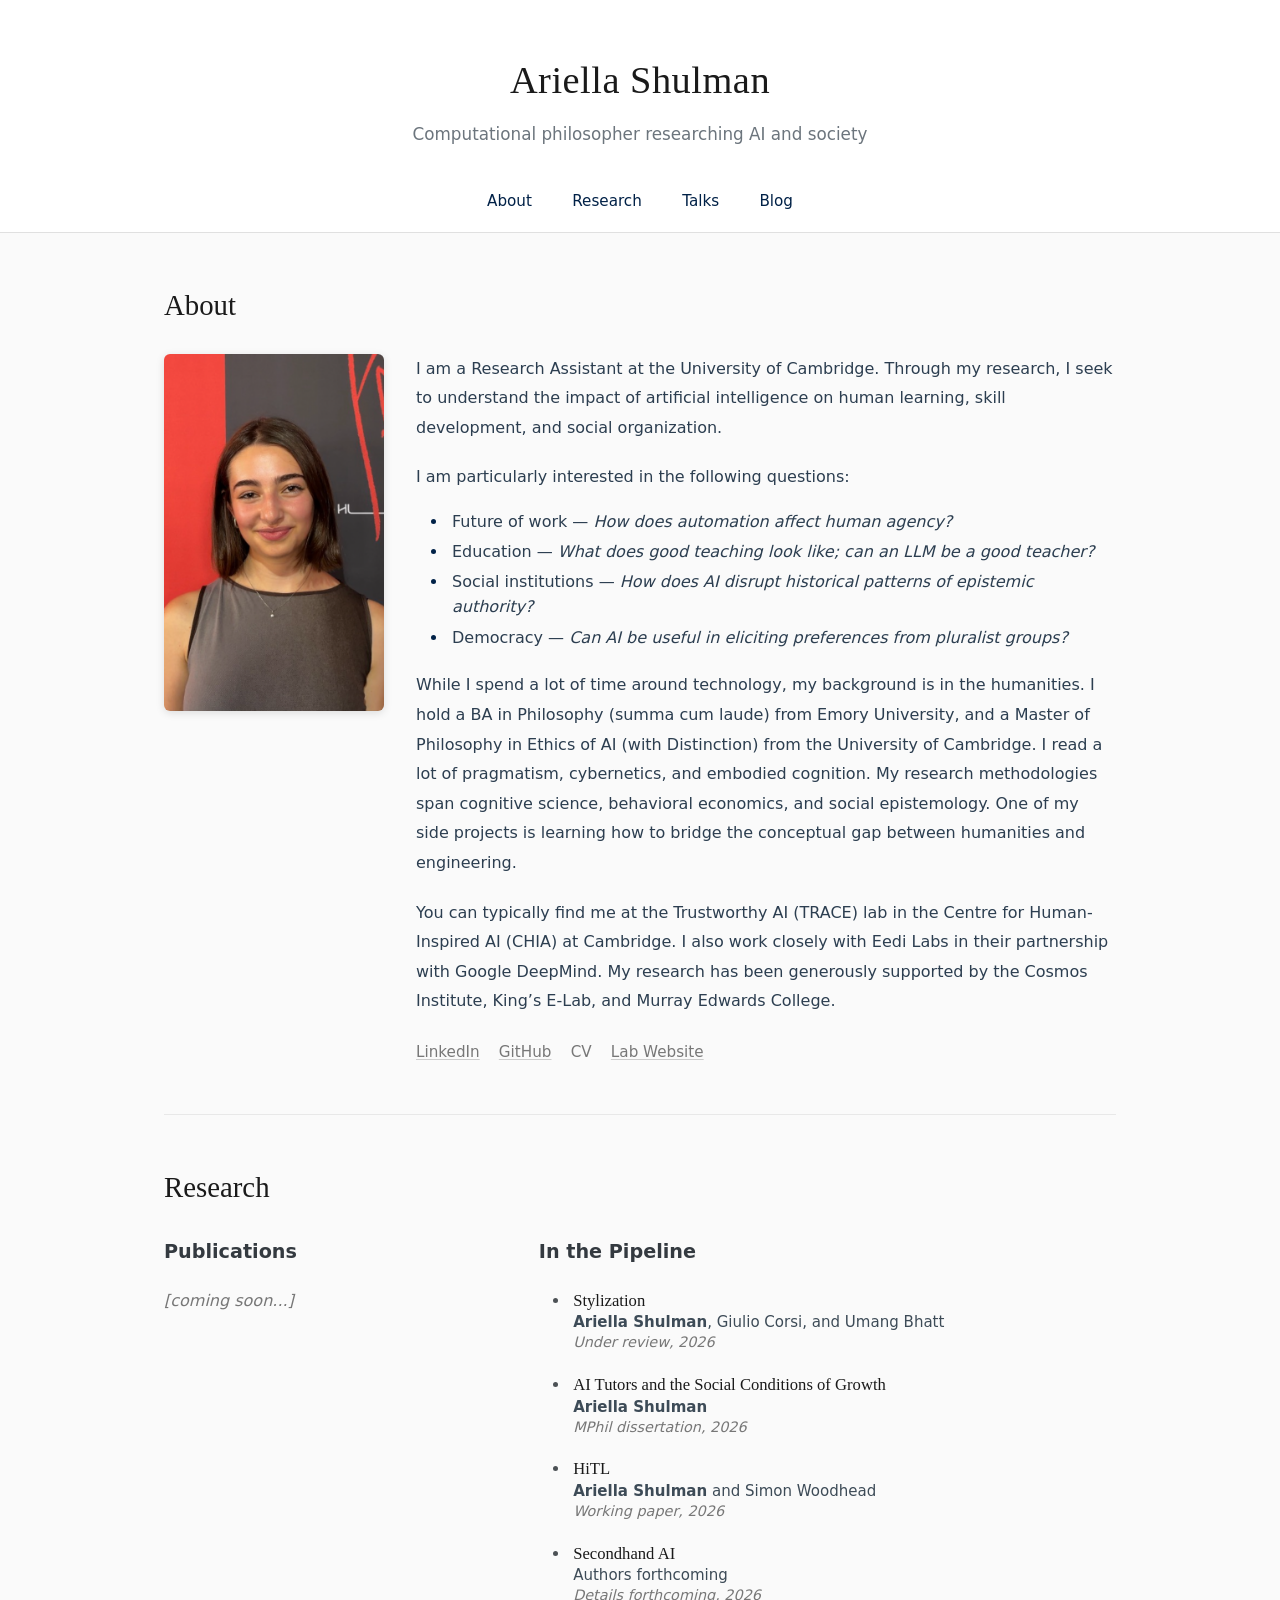
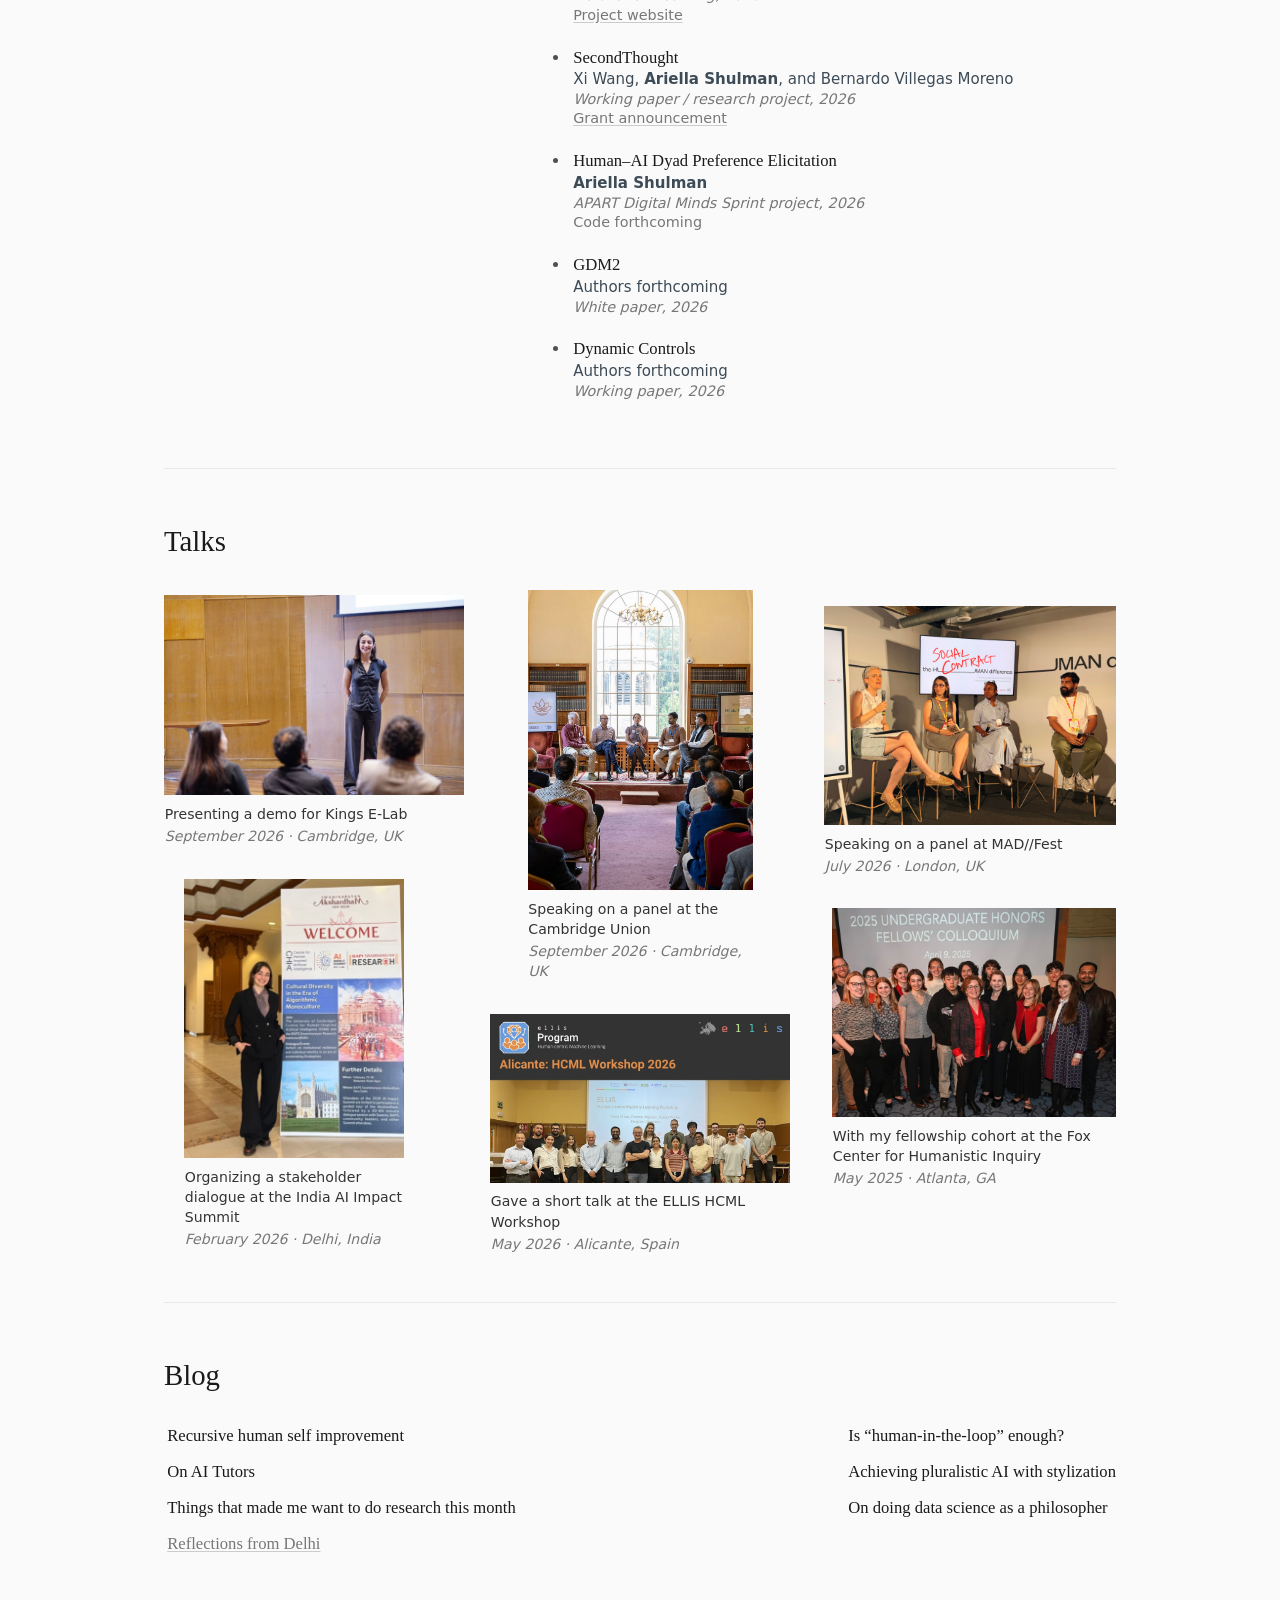
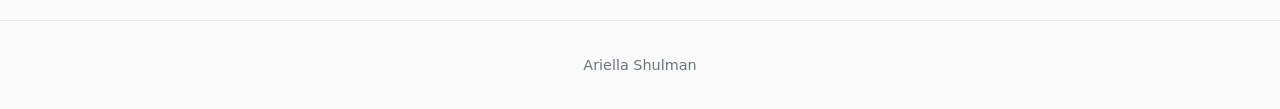
==== index.html @ 6f4a8549 "Nudge India talk card right" ====
<!doctype html>
<html lang="en">
<head>
    <meta charset="utf-8">
    <meta name="viewport" content="width=device-width, initial-scale=1">
    <meta name="description" content="Ariella Shulman is a computational philosopher researching artificial intelligence, human learning, and society.">
    <meta property="og:title" content="Ariella Shulman | AI and Society">
    <meta property="og:description" content="Computational philosopher researching AI and society.">
    <meta property="og:type" content="website">
    <title>Ariella Shulman | AI and Society</title>
    <link rel="icon" type="image/png" sizes="512x512" href="favicon.png?v=20260920">
    <link rel="apple-touch-icon" href="favicon.png?v=20260920">
    <link rel="stylesheet" href="style.css?v=20260923-4">
</head>
<body>
    <header class="site-header">
        <h1>Ariella Shulman</h1>
        <p class="subtitle">Computational philosopher researching AI and society</p>
    </header>

    <nav class="site-nav" aria-label="Primary navigation">
        <a href="#about">About</a>
        <a href="#research">Research</a>
        <a href="#speaking">Talks</a>
        <a href="#blog">Blog</a>
    </nav>

    <main class="container">
        <section id="about" class="section">
            <h2>About</h2>
            <div class="about-content">
                <img src="ariella-shulman.png" alt="Ariella Shulman" class="profile-image" width="526" height="854">
                <div class="about-text">
                    <p>I am a Research Assistant at the University of Cambridge. Through my research, I seek to understand the impact of artificial intelligence on human learning, skill development, and social organization.</p>

                    <p>I am particularly interested in the following questions:</p>

                    <ul class="research-questions">
                        <li>Future of work — <em>How does automation affect human agency?</em></li>
                        <li>Education — <em>What does good teaching look like; can an LLM be a good teacher?</em></li>
                        <li>Social institutions — <em>How does AI disrupt historical patterns of epistemic authority?</em></li>
                        <li>Democracy — <em>Can AI be useful in eliciting preferences from pluralist groups?</em></li>
                    </ul>

                    <p>While I spend a lot of time around technology, my background is in the humanities. I hold a BA in Philosophy (summa cum laude) from Emory University, and a Master of Philosophy in Ethics of AI (with Distinction) from the University of Cambridge. I read a lot of pragmatism, cybernetics, and embodied cognition. My research methodologies span cognitive science, behavioral economics, and social epistemology. One of my side projects is learning how to bridge the conceptual gap between humanities and engineering.</p>

                    <p>You can typically find me at the Trustworthy AI (TRACE) lab in the Centre for Human-Inspired AI (CHIA) at Cambridge. I also work closely with Eedi Labs in their partnership with Google DeepMind. My research has been generously supported by the Cosmos Institute, King’s E-Lab, and Murray Edwards College.</p>

                    <nav class="social-links" aria-label="Social and professional links">
                        <a href="https://www.linkedin.com/in/ariella-shulman/">LinkedIn</a>
                        <a href="https://github.com/ari-shu">GitHub</a>
                        <span aria-label="CV link coming soon">CV</span>
                        <a href="https://trace-lab.ai/">Lab Website</a>
                    </nav>
                </div>
            </div>
        </section>

        <section id="research" class="section" aria-labelledby="research-heading">
            <h2 id="research-heading">Research</h2>
            <div class="research-columns">
                <div class="research-column">
                    <h3>Publications</h3>
                    <p class="research-placeholder">[coming soon...]</p>
                </div>

                <div class="research-column research-pipeline">
                    <h3>In the Pipeline</h3>
                    <ul class="research-list">
                <li class="research-entry">
                    <span class="research-title">Stylization</span>
                    <span class="research-authors"><strong>Ariella Shulman</strong>, Giulio Corsi, and Umang Bhatt</span>
                    <span class="research-meta"><em>Under review, 2026</em></span>
                </li>

                <li class="research-entry">
                    <span class="research-title">AI Tutors and the Social Conditions of Growth</span>
                    <span class="research-authors"><strong>Ariella Shulman</strong></span>
                    <span class="research-meta"><em>MPhil dissertation, 2026</em></span>
                </li>

                <li class="research-entry">
                    <span class="research-title">HiTL</span>
                    <span class="research-authors"><strong>Ariella Shulman</strong> and Simon Woodhead</span>
                    <span class="research-meta"><em>Working paper, 2026</em></span>
                </li>

                <li class="research-entry">
                    <span class="research-title">Secondhand AI</span>
                    <span class="research-authors">Authors forthcoming</span>
                    <span class="research-meta"><em>Details forthcoming, 2026</em></span>
                    <span class="research-resource"><a href="https://secondhandai.org/">Project website</a></span>
                </li>

                <li class="research-entry">
                    <span class="research-title">SecondThought</span>
                    <span class="research-authors">Xi Wang, <strong>Ariella Shulman</strong>, and Bernardo Villegas Moreno</span>
                    <span class="research-meta"><em>Working paper / research project, 2026</em></span>
                    <span class="research-resource"><a href="https://blog.cosmos-institute.org/p/announcing-80-new-cosmos-grantees">Grant announcement</a></span>
                </li>

                <li class="research-entry">
                    <span class="research-title">Human–AI Dyad Preference Elicitation</span>
                    <span class="research-authors"><strong>Ariella Shulman</strong></span>
                    <span class="research-meta"><em>APART Digital Minds Sprint project, 2026</em></span>
                    <span class="research-resource">Code forthcoming</span>
                </li>

                <li class="research-entry">
                    <span class="research-title">GDM2</span>
                    <span class="research-authors">Authors forthcoming</span>
                    <span class="research-meta"><em>White paper, 2026</em></span>
                </li>

                <li class="research-entry">
                    <span class="research-title">Dynamic Controls</span>
                    <span class="research-authors">Authors forthcoming</span>
                    <span class="research-meta"><em>Working paper, 2026</em></span>
                </li>
                    </ul>
                </div>
            </div>
        </section>

        <section id="speaking" class="section" aria-labelledby="speaking-heading">
            <h2 id="speaking-heading">Talks</h2>
            <div class="speaking-gallery">
                <div class="speaking-column">
                    <figure class="speaking-item talk-elab">
                        <img src="speaking-kings-elab-2026.jpg" alt="Ariella Shulman presenting a demo at King’s E-Lab" width="1600" height="1067" loading="lazy">
                        <figcaption>
                            Presenting a demo for Kings E-Lab
                            <span class="gallery-meta"><em>September 2026 · Cambridge, UK</em></span>
                        </figcaption>
                    </figure>

                    <figure class="speaking-item talk-india">
                        <img src="speaking-india-ai-summit-2026.jpg" alt="Ariella Shulman at the India AI Impact Summit in Delhi" width="900" height="1142" loading="lazy">
                        <figcaption>
                            Organizing a stakeholder dialogue at the India AI Impact Summit
                            <span class="gallery-meta"><em>February 2026 · Delhi, India</em></span>
                        </figcaption>
                    </figure>
                </div>

                <div class="speaking-column">
                    <figure class="speaking-item talk-union">
                        <img src="speaking-cambridge-union-2026.jpg" alt="Ariella Shulman speaking on a panel at the Cambridge Union" width="848" height="1131" loading="lazy">
                        <figcaption>
                            Speaking on a panel at the Cambridge Union
                            <span class="gallery-meta"><em>September 2026 · Cambridge, UK</em></span>
                        </figcaption>
                    </figure>

                    <figure class="speaking-item talk-ellis">
                        <img src="speaking-ellis-hcml-2026.webp" alt="Ariella Shulman with participants at the ELLIS Human-Centric Machine Learning Workshop in Alicante" width="960" height="540" loading="lazy">
                        <figcaption>
                            Gave a short talk at the ELLIS HCML Workshop
                            <span class="gallery-meta"><em>May 2026 · Alicante, Spain</em></span>
                        </figcaption>
                    </figure>
                </div>

                <div class="speaking-column">
                    <figure class="speaking-item talk-madfest">
                        <img src="speaking-madfest-2026.jpg" alt="Ariella Shulman seated with fellow panelists at MAD//Fest" width="1600" height="1200" loading="lazy">
                        <figcaption>
                            Speaking on a panel at MAD//Fest
                            <span class="gallery-meta"><em>July 2026 · London, UK</em></span>
                        </figcaption>
                    </figure>

                    <figure class="speaking-item talk-fox">
                        <img src="speaking-fox-center-2025.jpg" alt="Ariella Shulman with her fellowship cohort at the Fox Center for Humanistic Inquiry" width="1600" height="1177" loading="lazy">
                        <figcaption>
                            With my fellowship cohort at the Fox Center for Humanistic Inquiry
                            <span class="gallery-meta"><em>May 2025 · Atlanta, GA</em></span>
                        </figcaption>
                    </figure>
                </div>
            </div>
        </section>

        <section id="blog" class="section" aria-labelledby="blog-heading">
            <h2 id="blog-heading">Blog</h2>
            <ul class="blog-list">
                <li class="blog-entry">Recursive human self improvement</li>
                <li class="blog-entry">Is “human-in-the-loop” enough?</li>
                <li class="blog-entry">On AI Tutors</li>
                <li class="blog-entry">Achieving pluralistic AI with stylization</li>
                <li class="blog-entry">Things that made me want to do research this month</li>
                <li class="blog-entry">On doing data science as a philosopher</li>
                <li class="blog-entry"><a href="https://substack.com/home/post/p-189636561">Reflections from Delhi</a></li>
            </ul>
        </section>
    </main>

    <footer class="site-footer">
        <p>Ariella Shulman</p>
    </footer>
</body>
</html>
---- style.css ----
/* Reset and base styles */
* {
    margin: 0;
    padding: 0;
    box-sizing: border-box;
}

html {
    scroll-behavior: smooth;
    scroll-padding-top: 4rem;
}

body {
    color: #2c3e50;
    background-color: #fafafa;
    font-family: system-ui, -apple-system, "Segoe UI", Roboto, sans-serif;
    font-size: 1rem;
    line-height: 1.7;
}

/* Header */
.site-header {
    padding: 3rem 1.5rem 1.5rem;
    background: #fff;
    text-align: center;
}

.site-header h1 {
    color: #1a1a1a;
    font-family: Georgia, "Times New Roman", serif;
    font-size: 2.4rem;
    font-weight: 400;
    letter-spacing: 0.5px;
}

.subtitle {
    margin-top: 0.4rem;
    color: #6c757d;
    font-size: 1.05rem;
    font-weight: 400;
}

/* Navigation */
.site-nav {
    position: sticky;
    top: 0;
    z-index: 100;
    padding: 0.75rem 1rem;
    border-bottom: 1px solid #e0e0e0;
    background: #fff;
    text-align: center;
}

.site-nav a {
    display: inline-block;
    margin: 0 1.1rem;
    padding: 0.3rem 0;
    color: #002147;
    font-size: 0.95rem;
    font-weight: 500;
    text-decoration: none;
    transition: color 0.2s ease;
}

.site-nav a:hover,
.site-nav a:focus-visible {
    color: #1a4a7a;
}

/* Main container and sections */
.container {
    max-width: 1000px;
    margin: 0 auto;
    padding: 0 1.5rem;
}

.section {
    padding: 3rem 0;
    border-bottom: 1px solid #e8e8e8;
}

.section:last-child {
    border-bottom: 0;
}

.section h2 {
    margin-bottom: 1.5rem;
    color: #1a1a1a;
    font-family: Georgia, "Times New Roman", serif;
    font-size: 1.8rem;
    font-weight: 400;
}

.about-content {
    display: flex;
    gap: 2rem;
    align-items: flex-start;
}

.profile-image {
    display: block;
    width: 220px;
    height: auto;
    flex-shrink: 0;
    border-radius: 6px;
    box-shadow: 0 2px 8px rgb(0 0 0 / 12%);
}

.about-text {
    min-width: 0;
    flex: 1;
}

.about-text p {
    margin-bottom: 1.25rem;
    font-size: 1rem;
    line-height: 1.85;
}

.research-questions {
    margin: -0.15rem 0 1.25rem 1.25rem;
    padding-left: 0.75rem;
}

.research-questions li {
    margin-bottom: 0.35rem;
    padding-left: 0.25rem;
    line-height: 1.55;
}

.research-questions li::marker {
    color: #002147;
}

.social-links {
    display: flex;
    flex-wrap: wrap;
    gap: 0.65rem 1.2rem;
    margin-top: 1.5rem;
    color: #777;
    font-size: 0.95rem;
}

.social-links a {
    color: inherit;
    text-decoration-color: rgb(119 119 119 / 35%);
}

.social-links a:hover,
.social-links a:focus-visible {
    color: #4f4f4f;
    text-decoration-color: #4f4f4f;
}

.research-columns {
    display: grid;
    grid-template-columns: minmax(0, 0.7fr) minmax(0, 1.3fr);
    gap: 4rem;
    max-width: 952px;
    margin: 0 auto;
}

.research-column h3 {
    margin: 0 0 1.15rem;
    color: #343a40;
    font-size: 1.2rem;
    font-weight: 600;
}

.research-placeholder {
    margin: 0;
    color: #777;
    font-style: italic;
}

.research-list {
    margin-left: 1.1rem;
    padding-left: 0.85rem;
}

.research-entry {
    margin: 0 0 1.15rem;
    padding-left: 0.2rem;
}

.research-entry::marker {
    color: #4c5155;
}

.research-title,
.research-authors,
.research-meta,
.research-resource {
    display: block;
}

.research-title {
    color: #1a1a1a;
    font-family: Georgia, "Times New Roman", serif;
    font-size: 1.04rem;
    font-weight: 400;
    line-height: 1.35;
}

.research-authors {
    color: #3d4b57;
    font-size: 0.94rem;
    line-height: 1.4;
}

.research-meta,
.research-resource {
    color: #777;
    font-size: 0.9rem;
    line-height: 1.35;
}

.research-resource a {
    color: #777;
    text-decoration-color: rgb(119 119 119 / 35%);
}

.research-resource a:hover,
.research-resource a:focus-visible {
    color: #4f4f4f;
    text-decoration-color: #4f4f4f;
}

.blog-list {
    display: grid;
    grid-template-columns: repeat(2, max-content);
    justify-content: space-between;
    column-gap: 2.5rem;
    row-gap: 0.8rem;
    max-width: 952px;
    margin: 0 auto;
    padding-left: 0;
    list-style: none;
}

.blog-entry {
    margin: 0;
    padding-left: 0.2rem;
    color: #1a1a1a;
    font-family: Georgia, "Times New Roman", serif;
    font-size: 1.04rem;
    line-height: 1.4;
    white-space: nowrap;
}

.blog-entry a {
    color: #777;
    text-decoration-color: rgb(119 119 119 / 35%);
}

.blog-entry a:hover,
.blog-entry a:focus-visible {
    color: #4f4f4f;
    text-decoration-color: #4f4f4f;
}

.speaking-gallery {
    display: grid;
    grid-template-columns: repeat(3, minmax(0, 300px));
    align-items: start;
    justify-content: space-between;
    column-gap: 1.625rem;
    max-width: 952px;
    margin: 0 auto;
}

.speaking-column {
    display: flex;
    flex-direction: column;
    gap: 2rem;
}

.speaking-item {
    max-width: 390px;
    margin: 0;
}

@media (min-width: 769px) {
    .speaking-column:nth-child(1) {
        margin-top: 0.35rem;
    }

    .speaking-column:nth-child(2) {
        align-items: center;
    }

    .speaking-column:nth-child(3) {
        align-items: flex-end;
        margin-top: 1rem;
    }

    .talk-elab,
    .talk-ellis {
        width: min(100%, 300px);
    }

    .talk-union {
        width: min(100%, 225px);
    }

    .talk-india {
        width: min(100%, 220px);
        max-width: 220px;
        margin-left: 1.25rem;
    }

    .talk-madfest {
        width: min(100%, 292px);
    }

    .talk-fox {
        width: min(100%, 284px);
    }
}

.speaking-item img {
    display: block;
    width: 100%;
    height: auto;
    border-radius: 0;
}

.speaking-item figcaption {
    margin: 0.55rem 0.05rem 0;
    color: #333;
    font-size: 0.88rem;
    line-height: 1.45;
}

.gallery-meta {
    display: block;
    margin-top: 0.1rem;
    color: #777;
}

/* Links */
a {
    color: #002147;
    text-decoration: underline;
    text-decoration-color: rgb(0 33 71 / 30%);
    text-underline-offset: 2px;
    transition: color 0.2s ease, text-decoration-color 0.2s ease;
}

a:hover,
a:focus-visible {
    color: #1a4a7a;
    text-decoration-color: #1a4a7a;
}

a:focus-visible {
    outline: 2px solid #1a4a7a;
    outline-offset: 3px;
}

/* Footer */
.site-footer {
    margin-top: 1rem;
    padding: 2rem 1rem;
    border-top: 1px solid #e8e8e8;
    color: #6c757d;
    text-align: center;
    font-size: 0.9rem;
}

/* Responsive layout */
@media (max-width: 768px) {
    .site-header h1 {
        font-size: 1.8rem;
    }

    .site-nav a {
        margin: 0 0.7rem;
        font-size: 0.9rem;
    }

    .container {
        padding: 0 1.25rem;
    }

    .section {
        padding: 2rem 0;
    }

    .section h2 {
        font-size: 1.5rem;
    }

    .about-content {
        flex-direction: column;
        align-items: center;
    }

    .profile-image {
        width: 200px;
        margin-bottom: 0.5rem;
    }

    .research-columns {
        grid-template-columns: 1fr;
        gap: 2rem;
    }

    .blog-list {
        grid-template-columns: 1fr;
        justify-content: stretch;
        row-gap: 0.8rem;
    }

    .blog-entry {
        white-space: normal;
    }

    .speaking-gallery {
        display: flex;
        flex-direction: column;
        row-gap: 2rem;
    }

    .speaking-column {
        display: contents;
    }

    .talk-elab { order: 1; }
    .talk-union { order: 2; }
    .talk-madfest { order: 3; }
    .talk-ellis { order: 4; }
    .talk-india { order: 5; }
    .talk-fox { order: 6; }

    .talk-union,
    .talk-india {
        width: min(82%, 320px);
        align-self: center;
    }

    .talk-india {
        margin-left: 0;
    }

    .future-section {
        min-height: 7rem;
    }
}

@media (max-width: 480px) {
    .site-header {
        padding: 2rem 1rem 1rem;
    }

    .site-header h1 {
        font-size: 1.5rem;
    }

    .subtitle {
        font-size: 0.95rem;
    }

    .site-nav {
        padding-inline: 0.35rem;
    }

    .site-nav a {
        margin: 0 0.4rem;
        font-size: 0.84rem;
    }

    .container {
        padding: 0 1rem;
    }

    .section {
        padding: 1.75rem 0;
    }

    .research-questions {
        margin-left: 1rem;
        padding-left: 0.5rem;
    }

    .profile-image {
        width: 180px;
    }
}

@media (prefers-reduced-motion: reduce) {
    html {
        scroll-behavior: auto;
    }
}
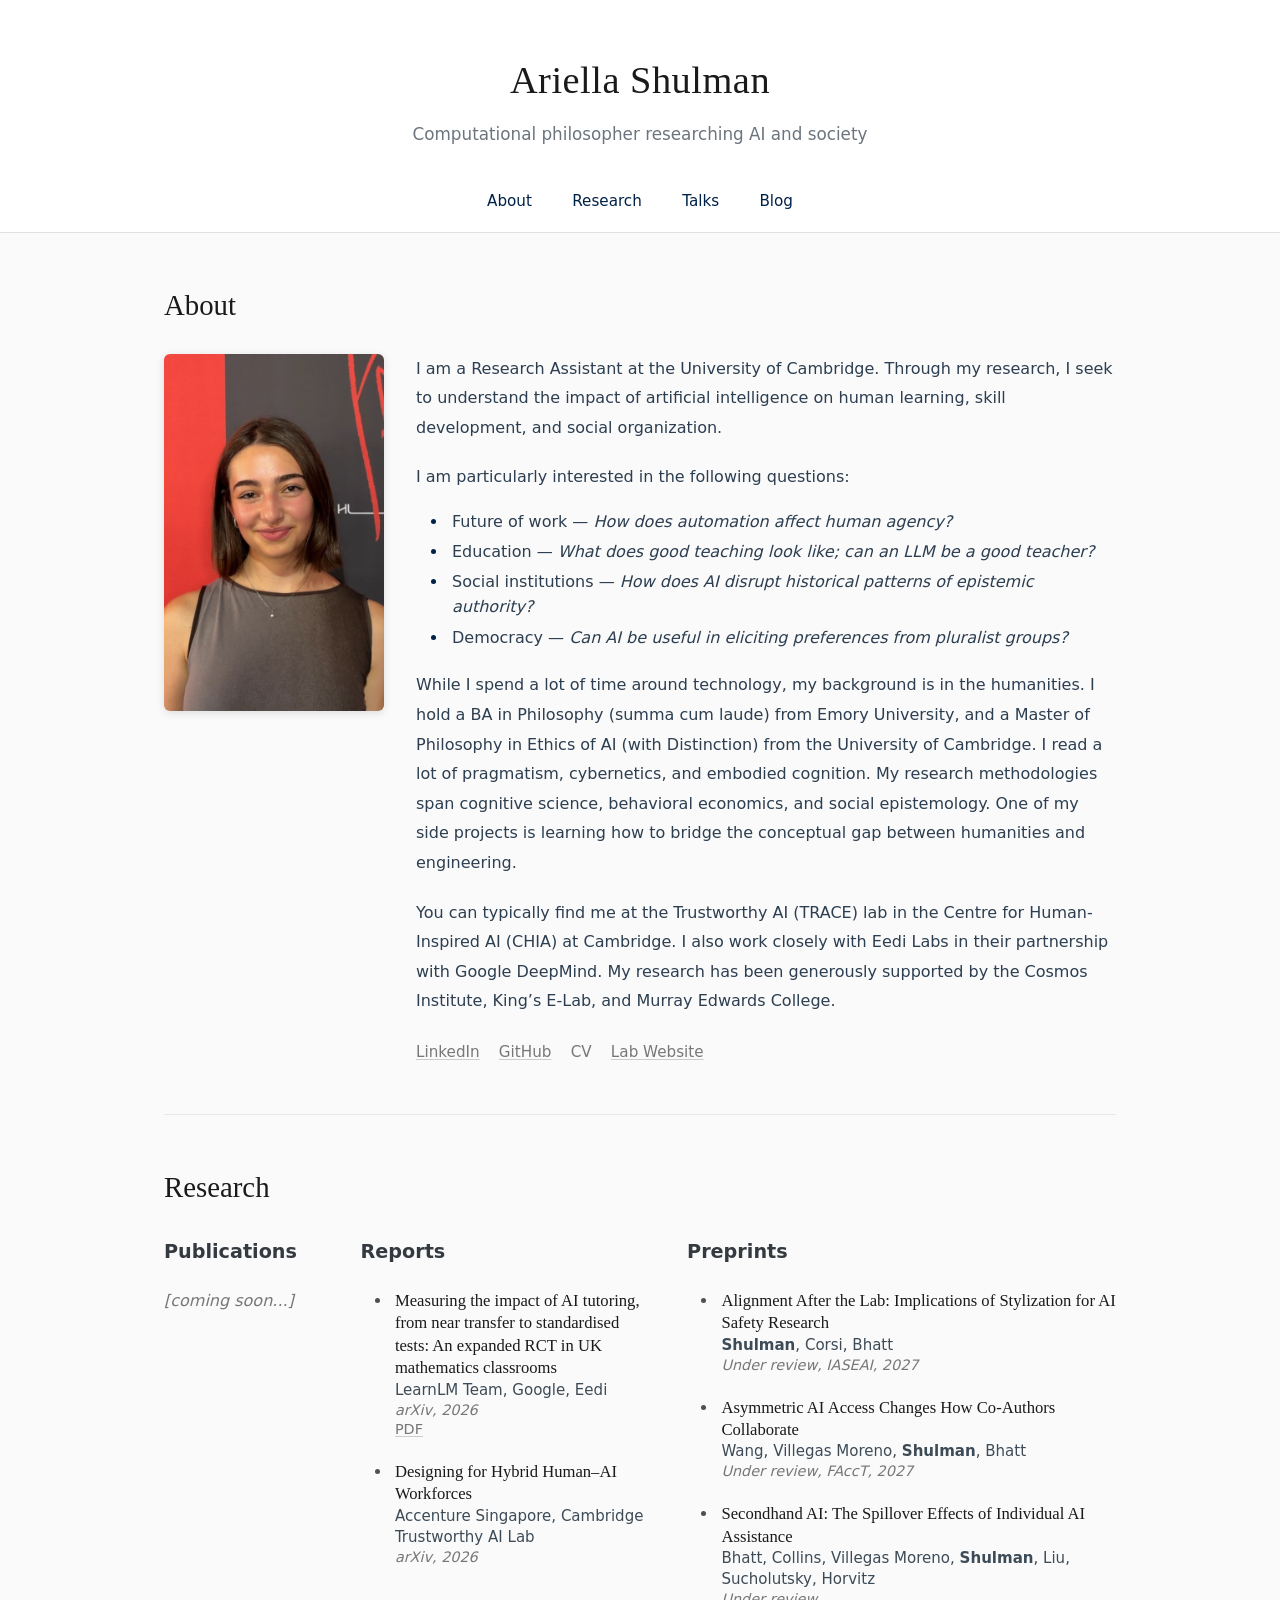
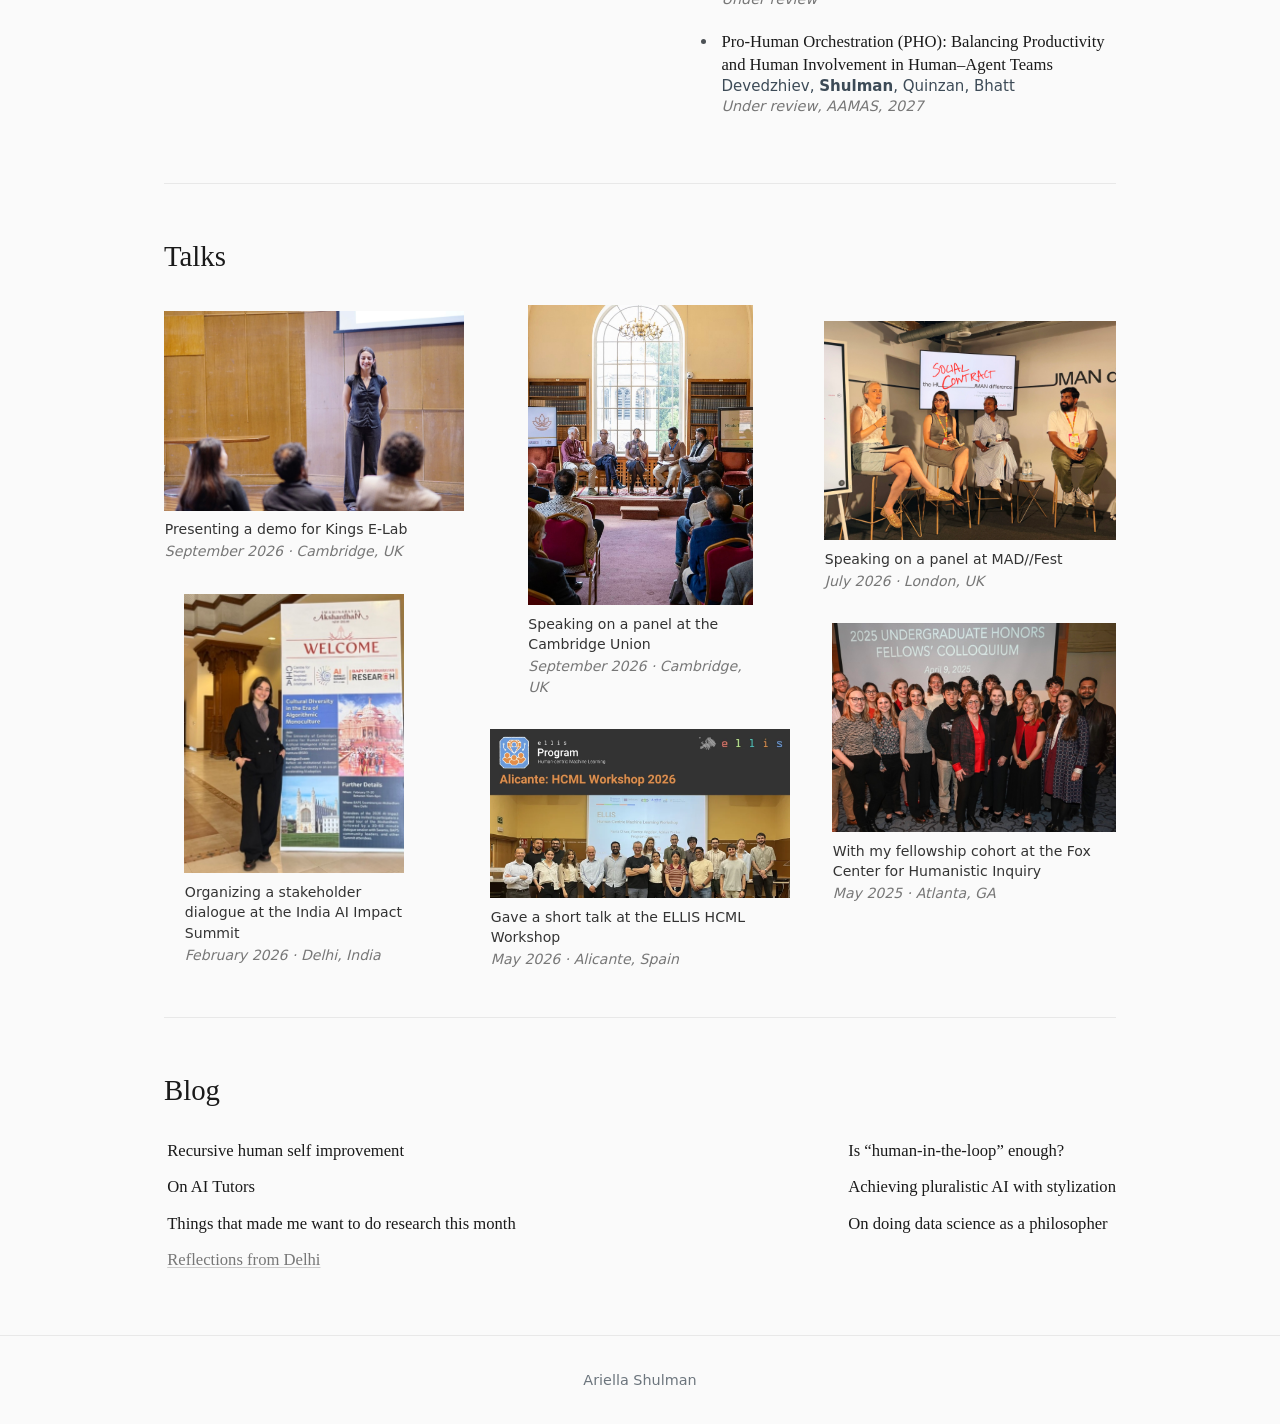
==== commit cb9dc53a: "Update research section from CV" ====
--- a/index.html
+++ b/index.html
@@ -10,7 +10,7 @@
     <title>Ariella Shulman | AI and Society</title>
     <link rel="icon" type="image/png" sizes="512x512" href="favicon.png?v=20260920">
     <link rel="apple-touch-icon" href="favicon.png?v=20260920">
-    <link rel="stylesheet" href="style.css?v=20260923-4">
+    <link rel="stylesheet" href="style.css?v=20261102-1">
 </head>
 <body>
     <header class="site-header">
@@ -64,59 +64,50 @@
                     <p class="research-placeholder">[coming soon...]</p>
                 </div>
 
-                <div class="research-column research-pipeline">
-                    <h3>In the Pipeline</h3>
+                <div class="research-column research-reports">
+                    <h3>Reports</h3>
                     <ul class="research-list">
-                <li class="research-entry">
-                    <span class="research-title">Stylization</span>
-                    <span class="research-authors"><strong>Ariella Shulman</strong>, Giulio Corsi, and Umang Bhatt</span>
-                    <span class="research-meta"><em>Under review, 2026</em></span>
-                </li>
+                        <li class="research-entry">
+                            <span class="research-title">Measuring the impact of AI tutoring, from near transfer to standardised tests: An expanded RCT in UK mathematics classrooms</span>
+                            <span class="research-authors">LearnLM Team, Google, Eedi</span>
+                            <span class="research-meta"><em>arXiv, 2026</em></span>
+                            <span class="research-resource"><a href="https://services.google.com/fh/files/misc/learnlm_oct26.pdf">PDF</a></span>
+                        </li>
 
-                <li class="research-entry">
-                    <span class="research-title">AI Tutors and the Social Conditions of Growth</span>
-                    <span class="research-authors"><strong>Ariella Shulman</strong></span>
-                    <span class="research-meta"><em>MPhil dissertation, 2026</em></span>
-                </li>
+                        <li class="research-entry">
+                            <span class="research-title">Designing for Hybrid Human–AI Workforces</span>
+                            <span class="research-authors">Accenture Singapore, Cambridge Trustworthy AI Lab</span>
+                            <span class="research-meta"><em>arXiv, 2026</em></span>
+                        </li>
+                    </ul>
+                </div>
 
-                <li class="research-entry">
-                    <span class="research-title">HiTL</span>
-                    <span class="research-authors"><strong>Ariella Shulman</strong> and Simon Woodhead</span>
-                    <span class="research-meta"><em>Working paper, 2026</em></span>
-                </li>
+                <div class="research-column research-preprints">
+                    <h3>Preprints</h3>
+                    <ul class="research-list">
+                        <li class="research-entry">
+                            <span class="research-title">Alignment After the Lab: Implications of Stylization for AI Safety Research</span>
+                            <span class="research-authors"><strong>Shulman</strong>, Corsi, Bhatt</span>
+                            <span class="research-meta"><em>Under review, IASEAI, 2027</em></span>
+                        </li>
 
-                <li class="research-entry">
-                    <span class="research-title">Secondhand AI</span>
-                    <span class="research-authors">Authors forthcoming</span>
-                    <span class="research-meta"><em>Details forthcoming, 2026</em></span>
-                    <span class="research-resource"><a href="https://secondhandai.org/">Project website</a></span>
-                </li>
+                        <li class="research-entry">
+                            <span class="research-title">Asymmetric AI Access Changes How Co-Authors Collaborate</span>
+                            <span class="research-authors">Wang, Villegas Moreno, <strong>Shulman</strong>, Bhatt</span>
+                            <span class="research-meta"><em>Under review, FAccT, 2027</em></span>
+                        </li>
 
-                <li class="research-entry">
-                    <span class="research-title">SecondThought</span>
-                    <span class="research-authors">Xi Wang, <strong>Ariella Shulman</strong>, and Bernardo Villegas Moreno</span>
-                    <span class="research-meta"><em>Working paper / research project, 2026</em></span>
-                    <span class="research-resource"><a href="https://blog.cosmos-institute.org/p/announcing-80-new-cosmos-grantees">Grant announcement</a></span>
-                </li>
+                        <li class="research-entry">
+                            <span class="research-title">Secondhand AI: The Spillover Effects of Individual AI Assistance</span>
+                            <span class="research-authors">Bhatt, Collins, Villegas Moreno, <strong>Shulman</strong>, Liu, Sucholutsky, Horvitz</span>
+                            <span class="research-meta"><em>Under review</em></span>
+                        </li>
 
-                <li class="research-entry">
-                    <span class="research-title">Human–AI Dyad Preference Elicitation</span>
-                    <span class="research-authors"><strong>Ariella Shulman</strong></span>
-                    <span class="research-meta"><em>APART Digital Minds Sprint project, 2026</em></span>
-                    <span class="research-resource">Code forthcoming</span>
-                </li>
-
-                <li class="research-entry">
-                    <span class="research-title">GDM2</span>
-                    <span class="research-authors">Authors forthcoming</span>
-                    <span class="research-meta"><em>White paper, 2026</em></span>
-                </li>
-
-                <li class="research-entry">
-                    <span class="research-title">Dynamic Controls</span>
-                    <span class="research-authors">Authors forthcoming</span>
-                    <span class="research-meta"><em>Working paper, 2026</em></span>
-                </li>
+                        <li class="research-entry">
+                            <span class="research-title">Pro-Human Orchestration (PHO): Balancing Productivity and Human Involvement in Human–Agent Teams</span>
+                            <span class="research-authors">Devedzhiev, <strong>Shulman</strong>, Quinzan, Bhatt</span>
+                            <span class="research-meta"><em>Under review, AAMAS, 2027</em></span>
+                        </li>
                     </ul>
                 </div>
             </div>
--- a/style.css
+++ b/style.css
@@ -154,8 +154,8 @@
 
 .research-columns {
     display: grid;
-    grid-template-columns: minmax(0, 0.7fr) minmax(0, 1.3fr);
-    gap: 4rem;
+    grid-template-columns: minmax(0, 0.58fr) minmax(0, 1.05fr) minmax(0, 1.55fr);
+    gap: 2.25rem;
     max-width: 952px;
     margin: 0 auto;
 }
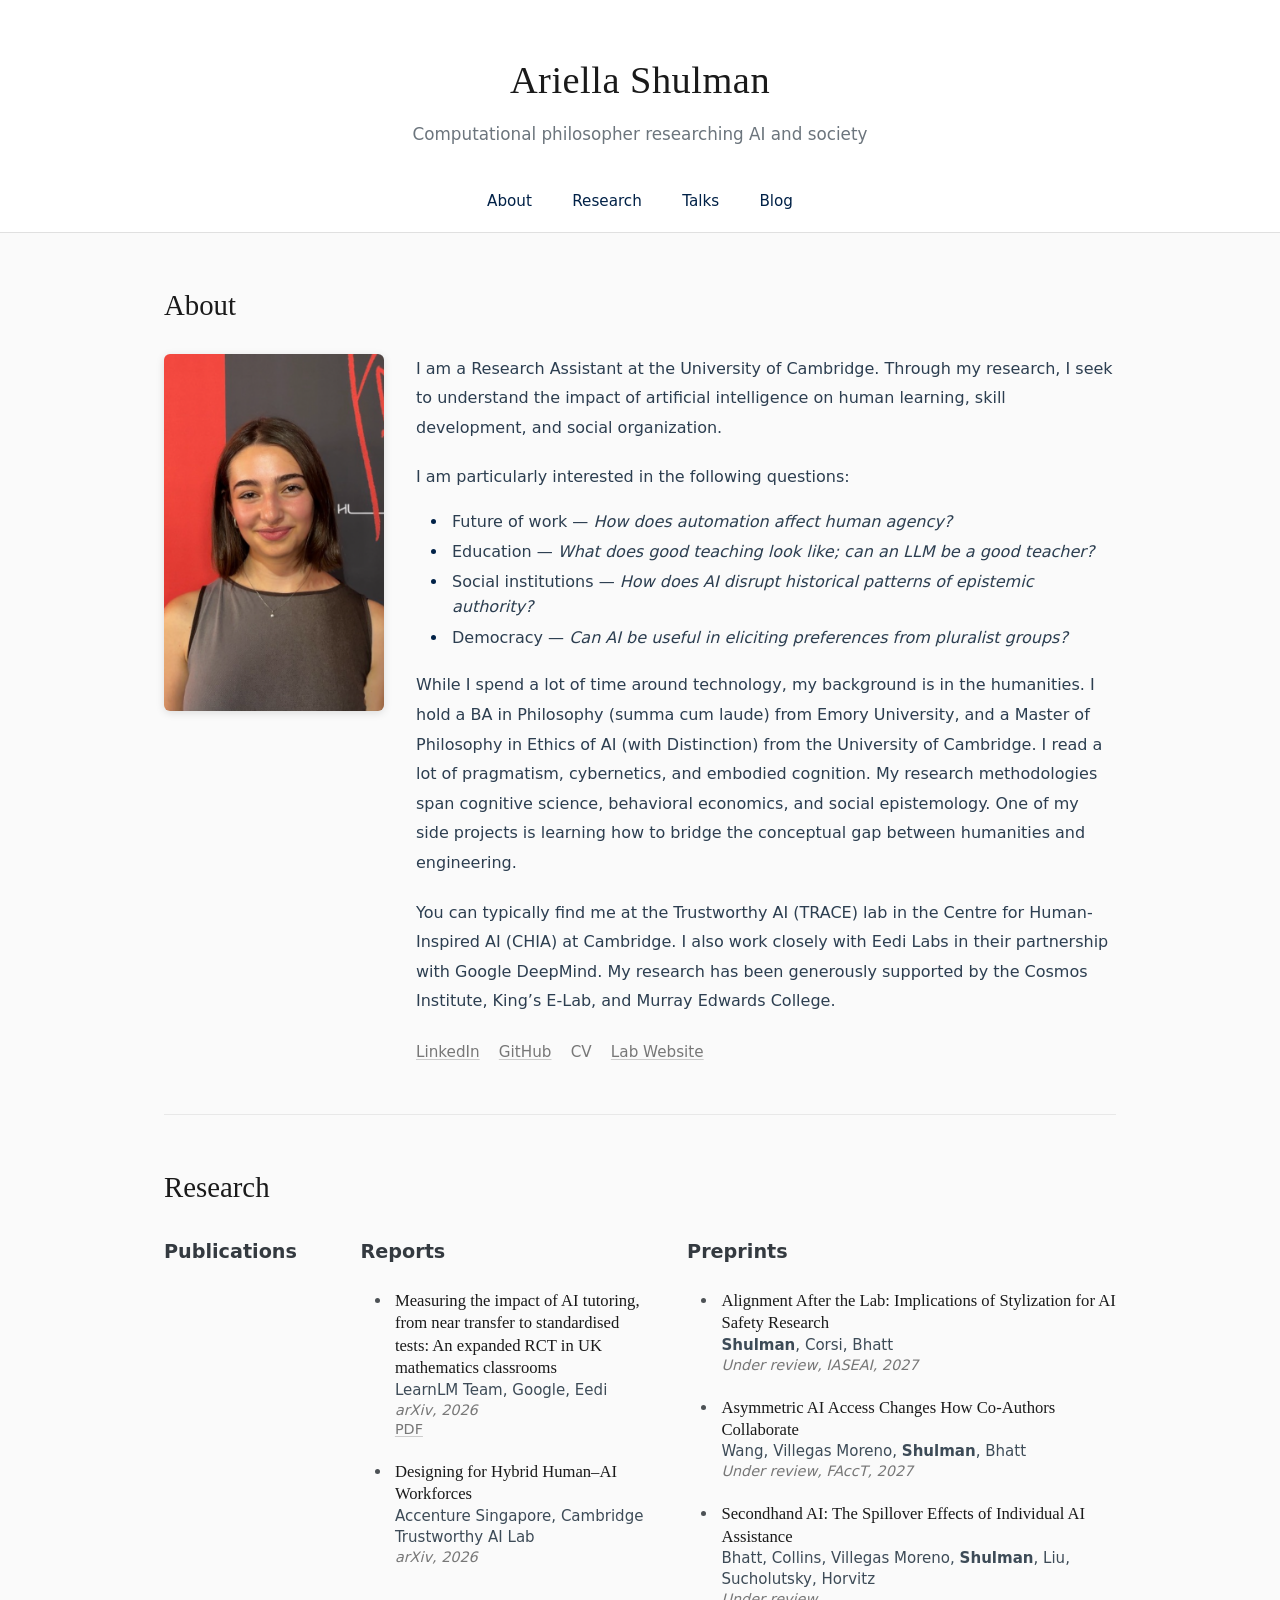
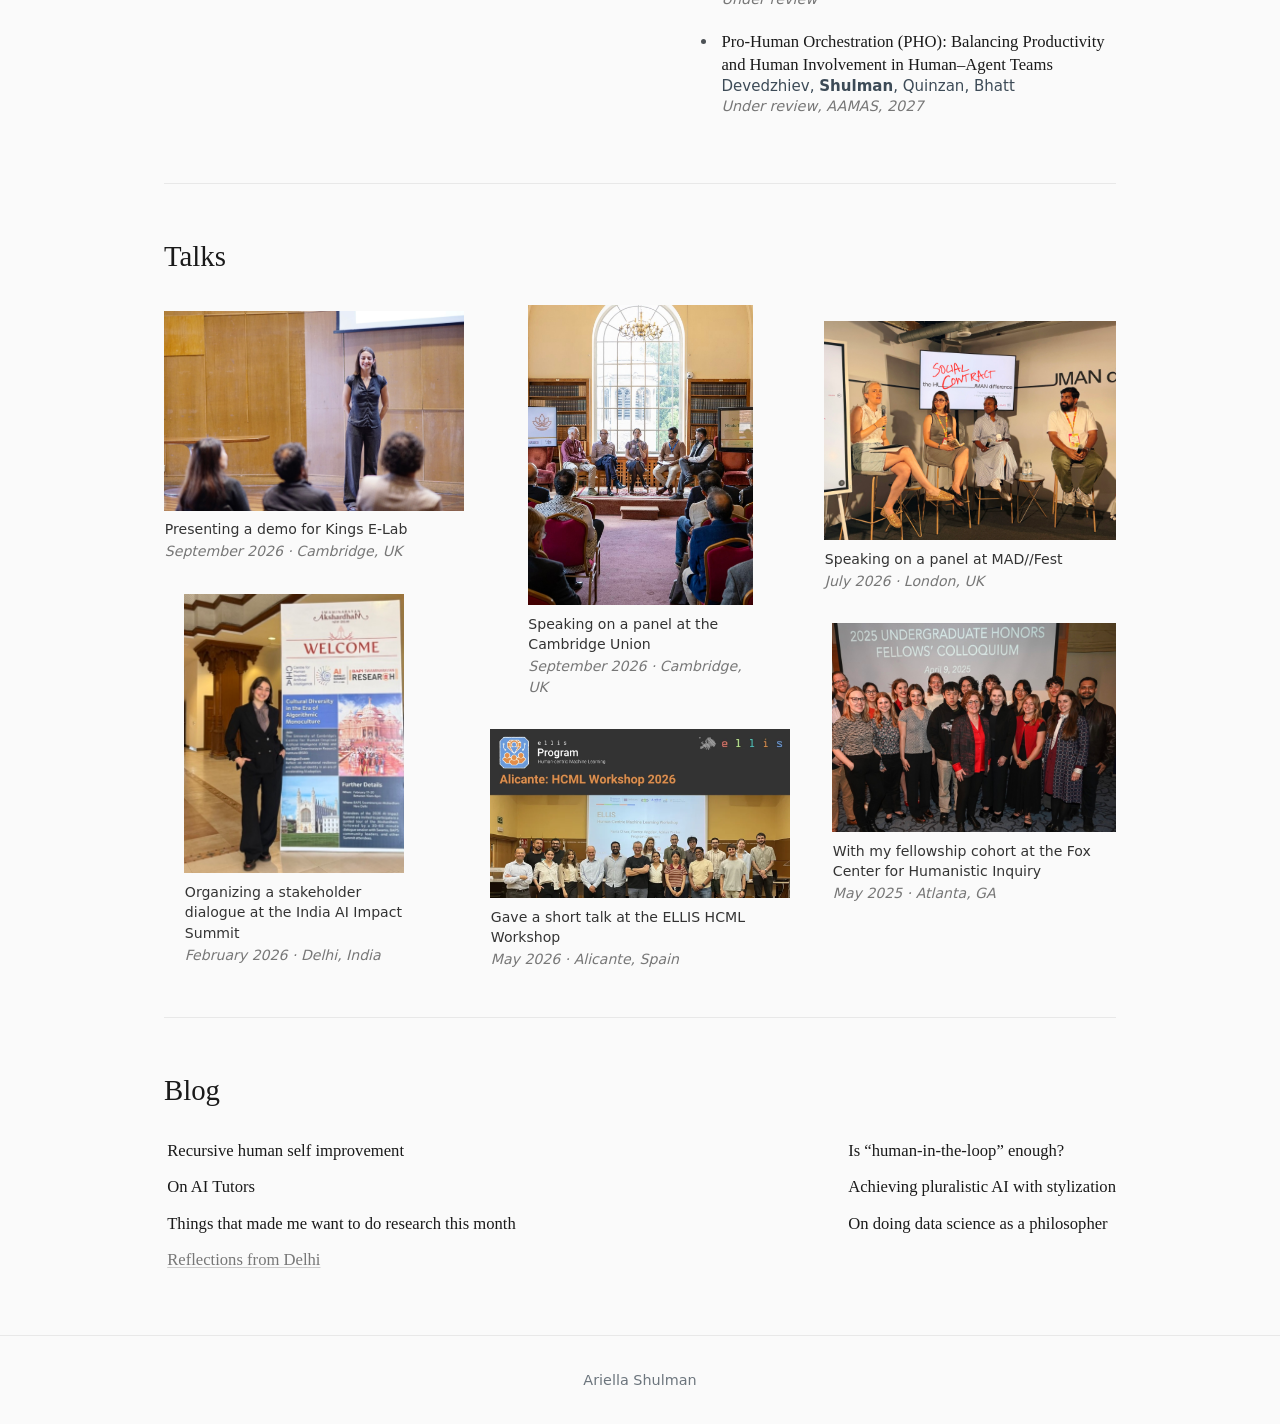
==== commit 1bf8b9d9: "Leave publications section empty" ====
--- a/index.html
+++ b/index.html
@@ -61,7 +61,6 @@
             <div class="research-columns">
                 <div class="research-column">
                     <h3>Publications</h3>
-                    <p class="research-placeholder">[coming soon...]</p>
                 </div>
 
                 <div class="research-column research-reports">
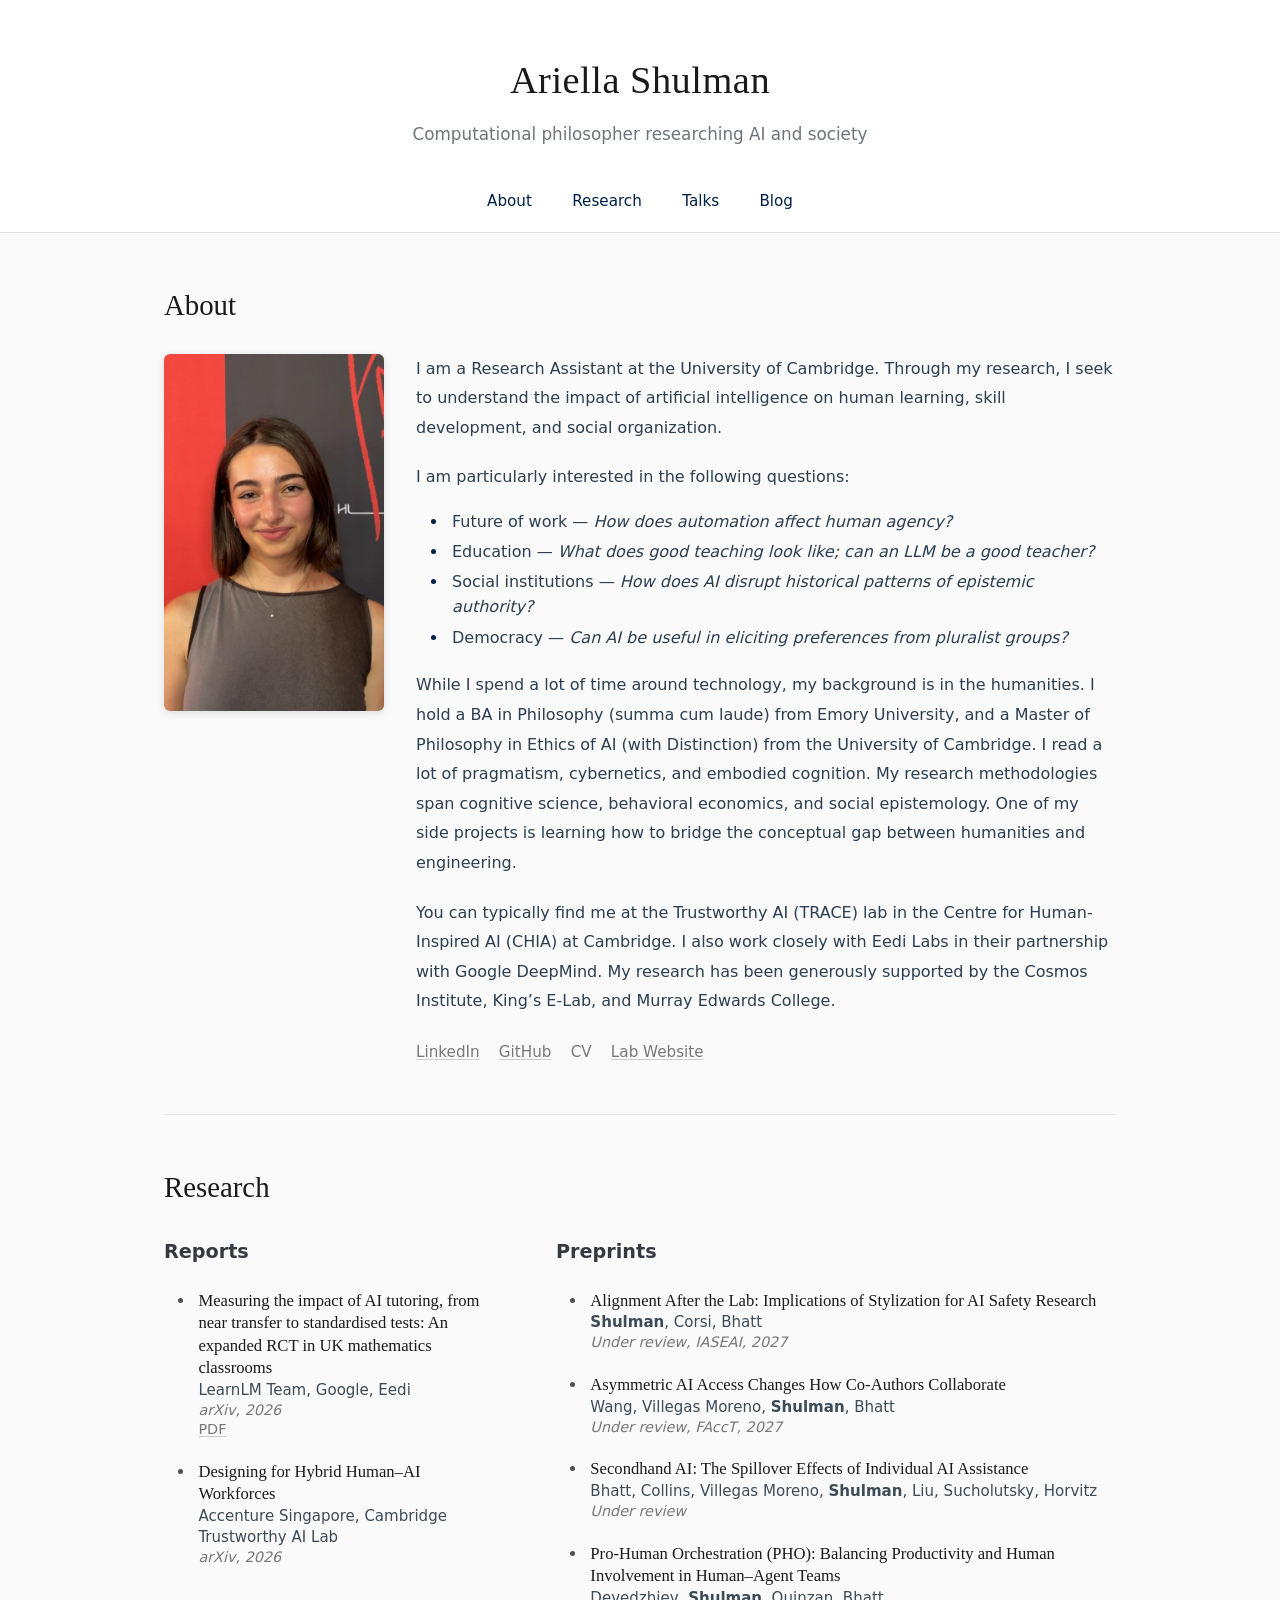
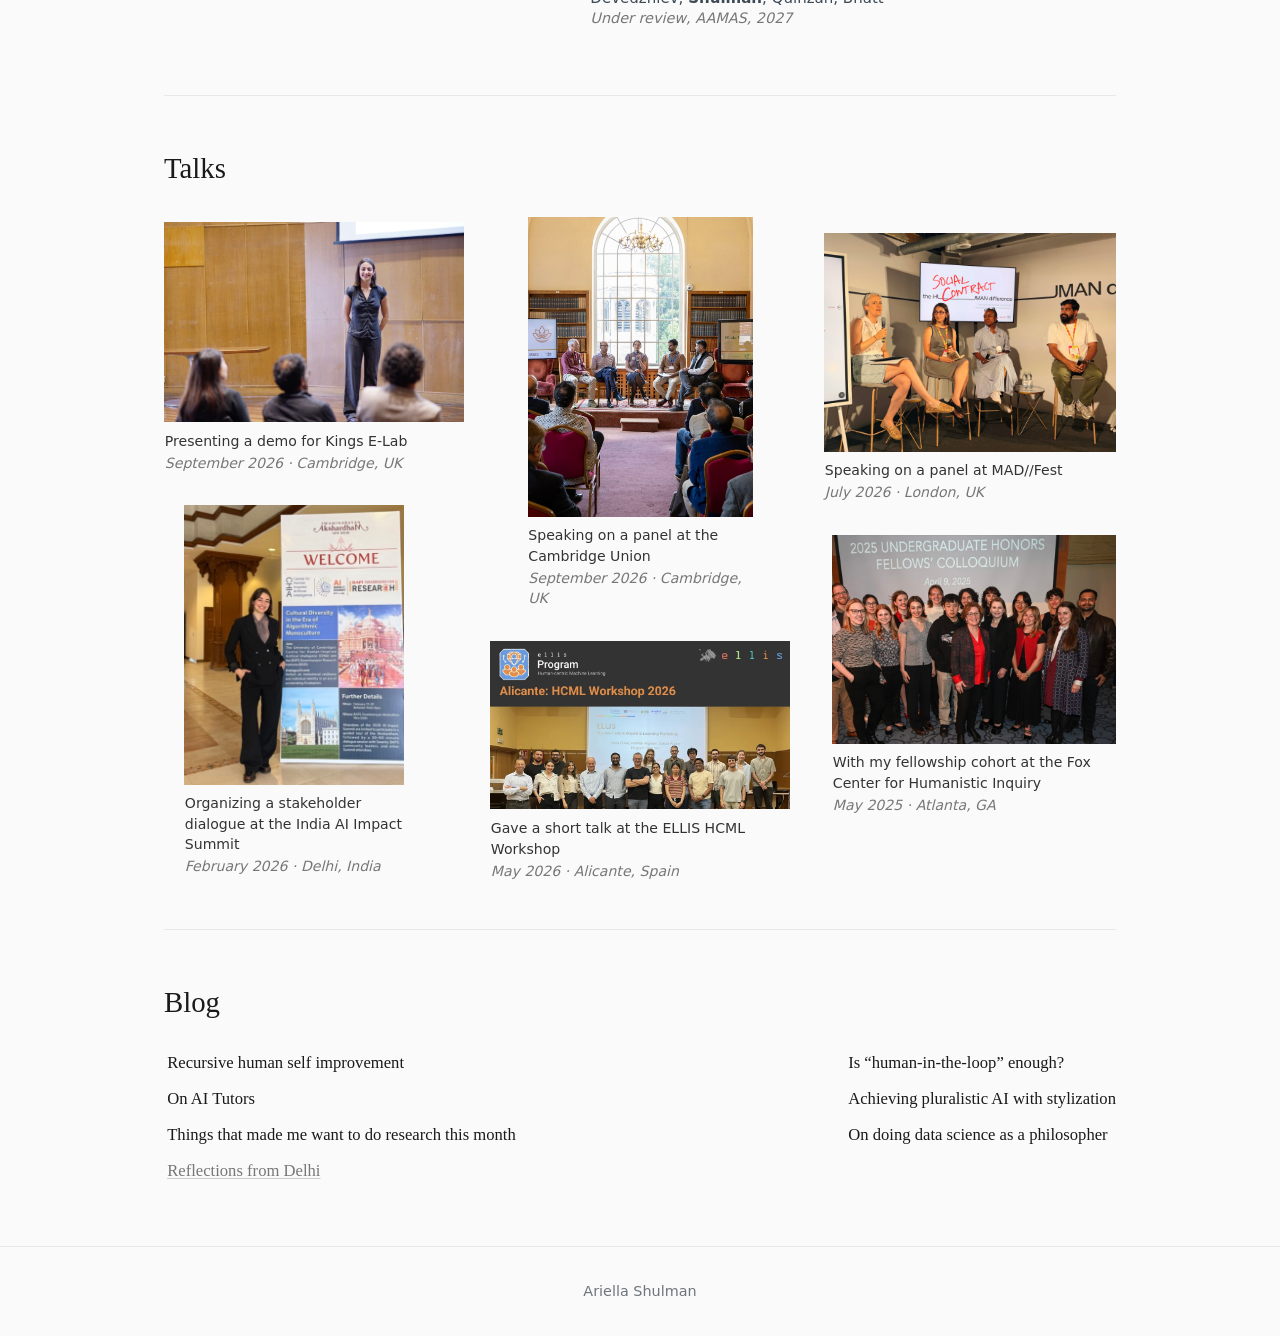
==== commit 01a752ca: "Hide publications section" ====
--- a/index.html
+++ b/index.html
@@ -10,7 +10,7 @@
     <title>Ariella Shulman | AI and Society</title>
     <link rel="icon" type="image/png" sizes="512x512" href="favicon.png?v=20260920">
     <link rel="apple-touch-icon" href="favicon.png?v=20260920">
-    <link rel="stylesheet" href="style.css?v=20261102-1">
+    <link rel="stylesheet" href="style.css?v=20261102-2">
 </head>
 <body>
     <header class="site-header">
@@ -59,10 +59,6 @@
         <section id="research" class="section" aria-labelledby="research-heading">
             <h2 id="research-heading">Research</h2>
             <div class="research-columns">
-                <div class="research-column">
-                    <h3>Publications</h3>
-                </div>
-
                 <div class="research-column research-reports">
                     <h3>Reports</h3>
                     <ul class="research-list">
--- a/style.css
+++ b/style.css
@@ -154,8 +154,8 @@
 
 .research-columns {
     display: grid;
-    grid-template-columns: minmax(0, 0.58fr) minmax(0, 1.05fr) minmax(0, 1.55fr);
-    gap: 2.25rem;
+    grid-template-columns: minmax(0, 0.9fr) minmax(0, 1.5fr);
+    gap: 3.5rem;
     max-width: 952px;
     margin: 0 auto;
 }
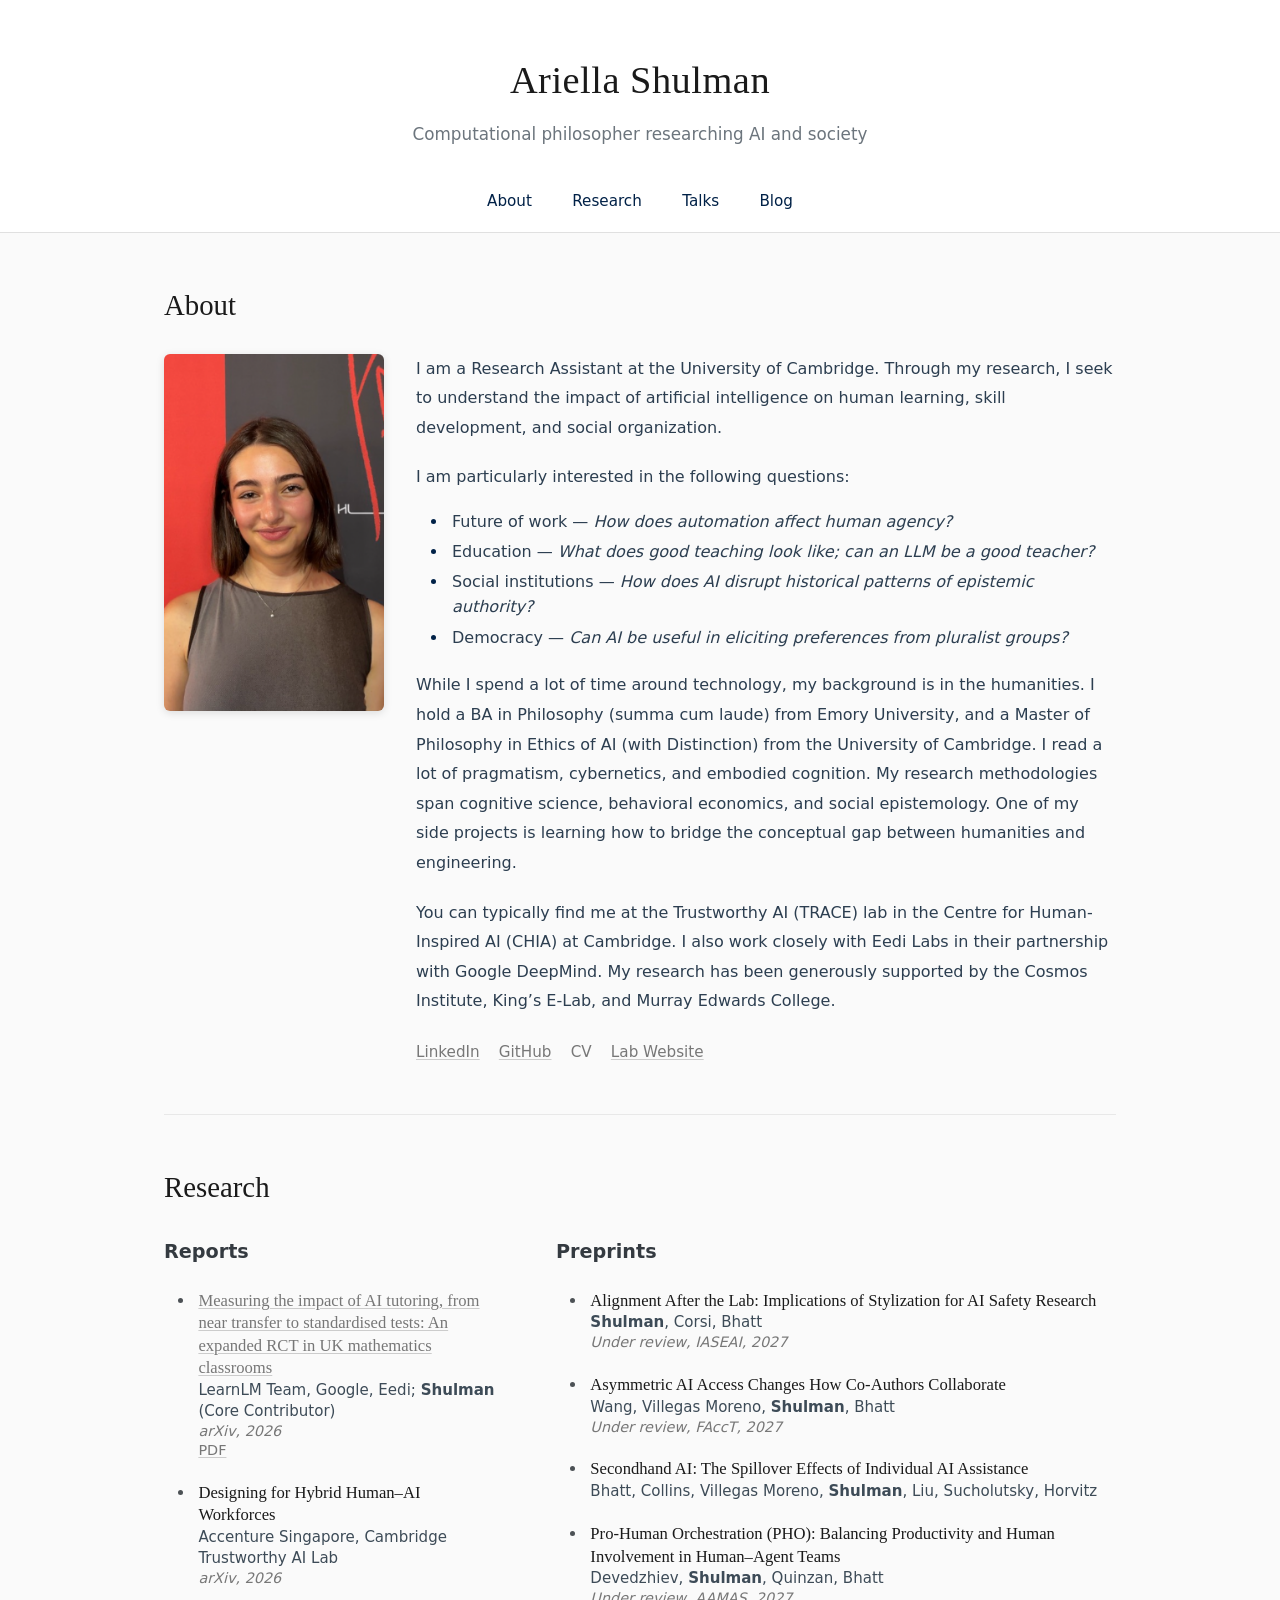
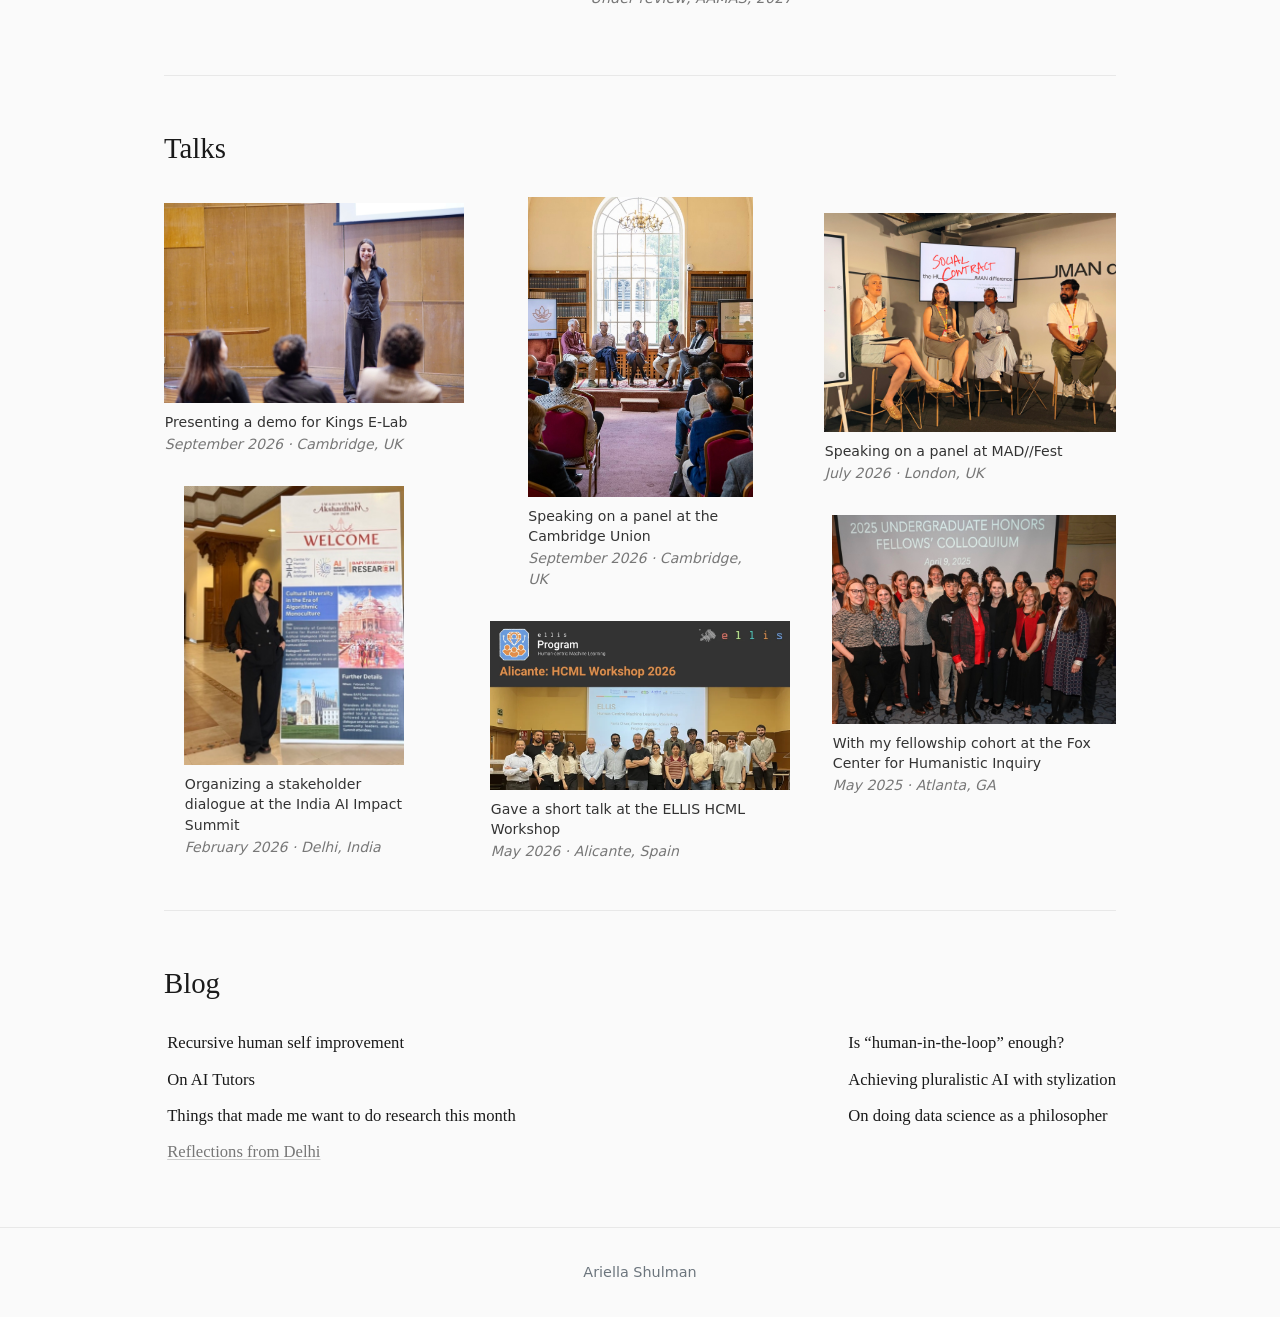
==== commit 54fe5232: "Update research links and credits" ====
--- a/index.html
+++ b/index.html
@@ -10,7 +10,7 @@
     <title>Ariella Shulman | AI and Society</title>
     <link rel="icon" type="image/png" sizes="512x512" href="favicon.png?v=20260920">
     <link rel="apple-touch-icon" href="favicon.png?v=20260920">
-    <link rel="stylesheet" href="style.css?v=20261102-2">
+    <link rel="stylesheet" href="style.css?v=20261102-3">
 </head>
 <body>
     <header class="site-header">
@@ -63,8 +63,8 @@
                     <h3>Reports</h3>
                     <ul class="research-list">
                         <li class="research-entry">
-                            <span class="research-title">Measuring the impact of AI tutoring, from near transfer to standardised tests: An expanded RCT in UK mathematics classrooms</span>
-                            <span class="research-authors">LearnLM Team, Google, Eedi</span>
+                            <span class="research-title"><a href="https://www.eedi.com/news/eedi-publishes-full-findings-from-its-most-recent-ai-tutor-trial">Measuring the impact of AI tutoring, from near transfer to standardised tests: An expanded RCT in UK mathematics classrooms</a></span>
+                            <span class="research-authors">LearnLM Team, Google, Eedi; <strong>Shulman</strong> (Core Contributor)</span>
                             <span class="research-meta"><em>arXiv, 2026</em></span>
                             <span class="research-resource"><a href="https://services.google.com/fh/files/misc/learnlm_oct26.pdf">PDF</a></span>
                         </li>
@@ -95,7 +95,6 @@
                         <li class="research-entry">
                             <span class="research-title">Secondhand AI: The Spillover Effects of Individual AI Assistance</span>
                             <span class="research-authors">Bhatt, Collins, Villegas Moreno, <strong>Shulman</strong>, Liu, Sucholutsky, Horvitz</span>
-                            <span class="research-meta"><em>Under review</em></span>
                         </li>
 
                         <li class="research-entry">
--- a/style.css
+++ b/style.css
@@ -200,6 +200,17 @@
     font-size: 1.04rem;
     font-weight: 400;
     line-height: 1.35;
+}
+
+.research-title a {
+    color: #777;
+    text-decoration-color: rgb(119 119 119 / 35%);
+}
+
+.research-title a:hover,
+.research-title a:focus-visible {
+    color: #4f4f4f;
+    text-decoration-color: #4f4f4f;
 }
 
 .research-authors {
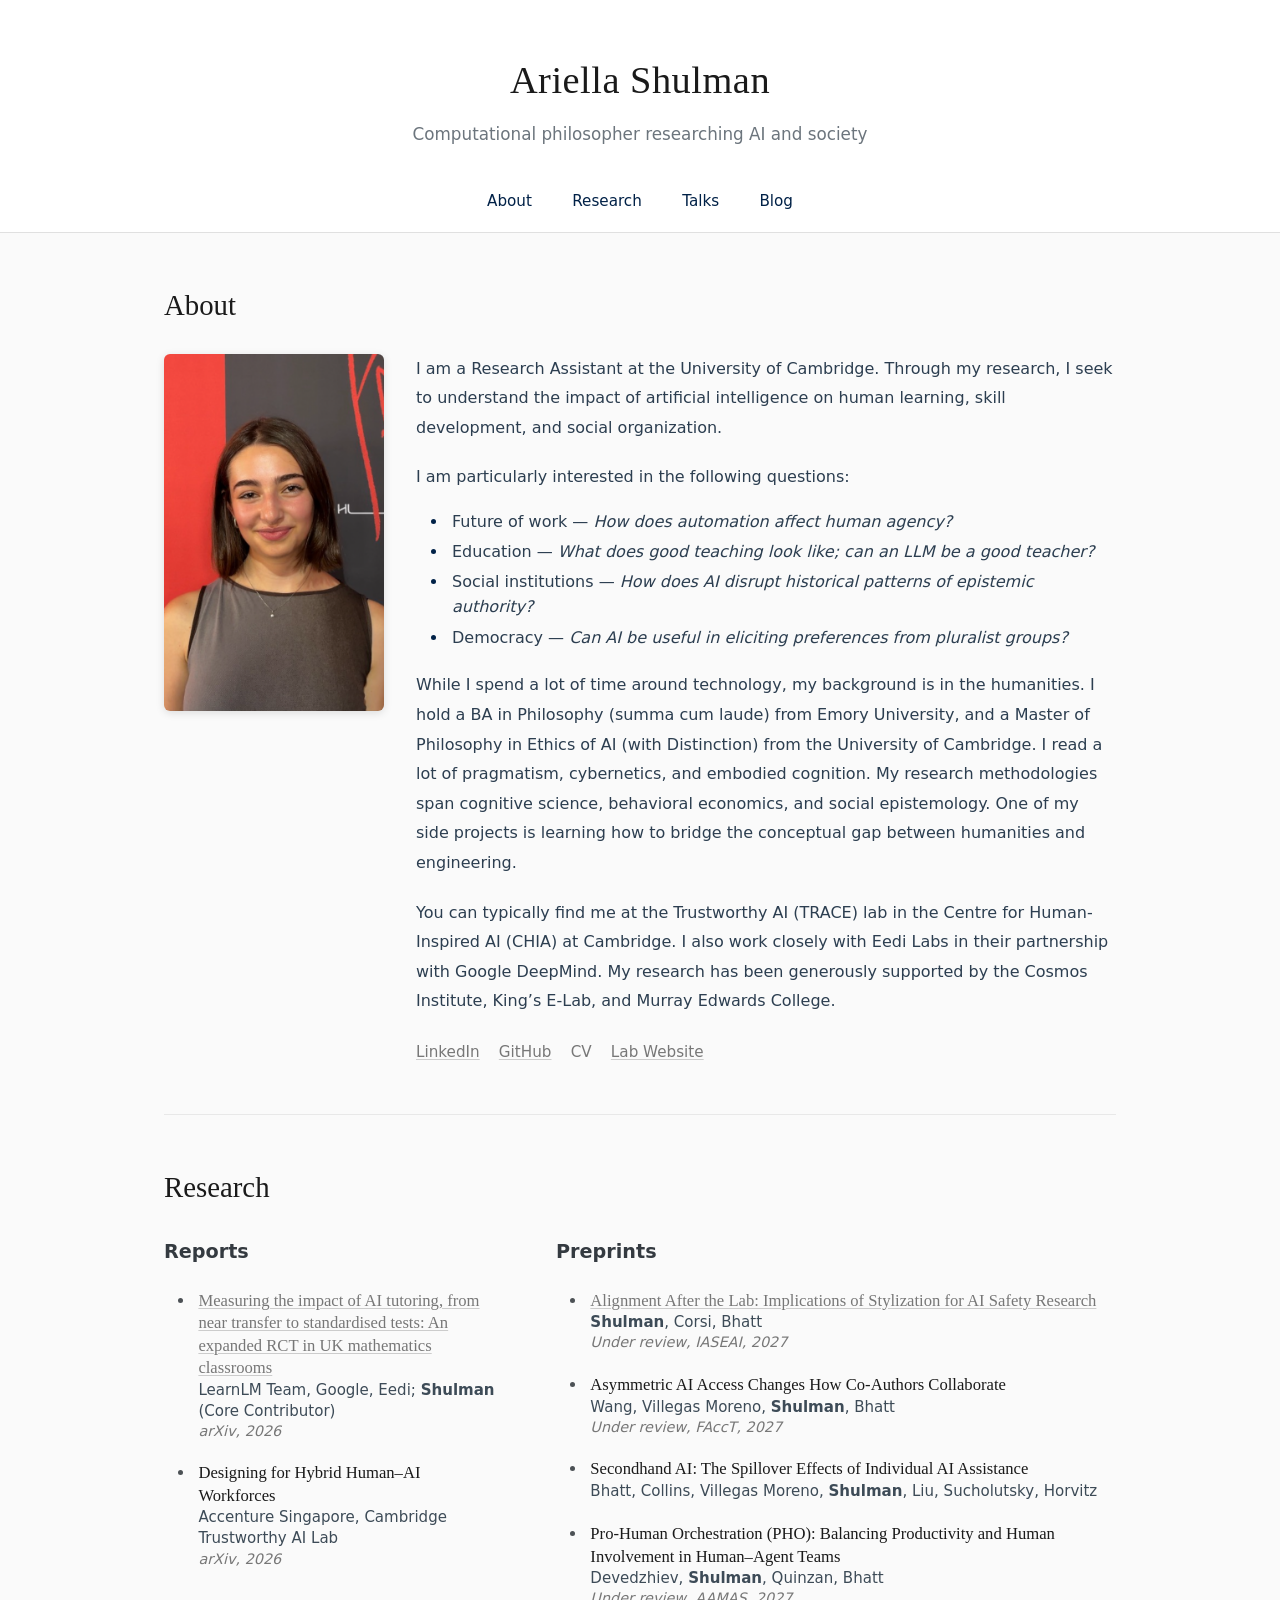
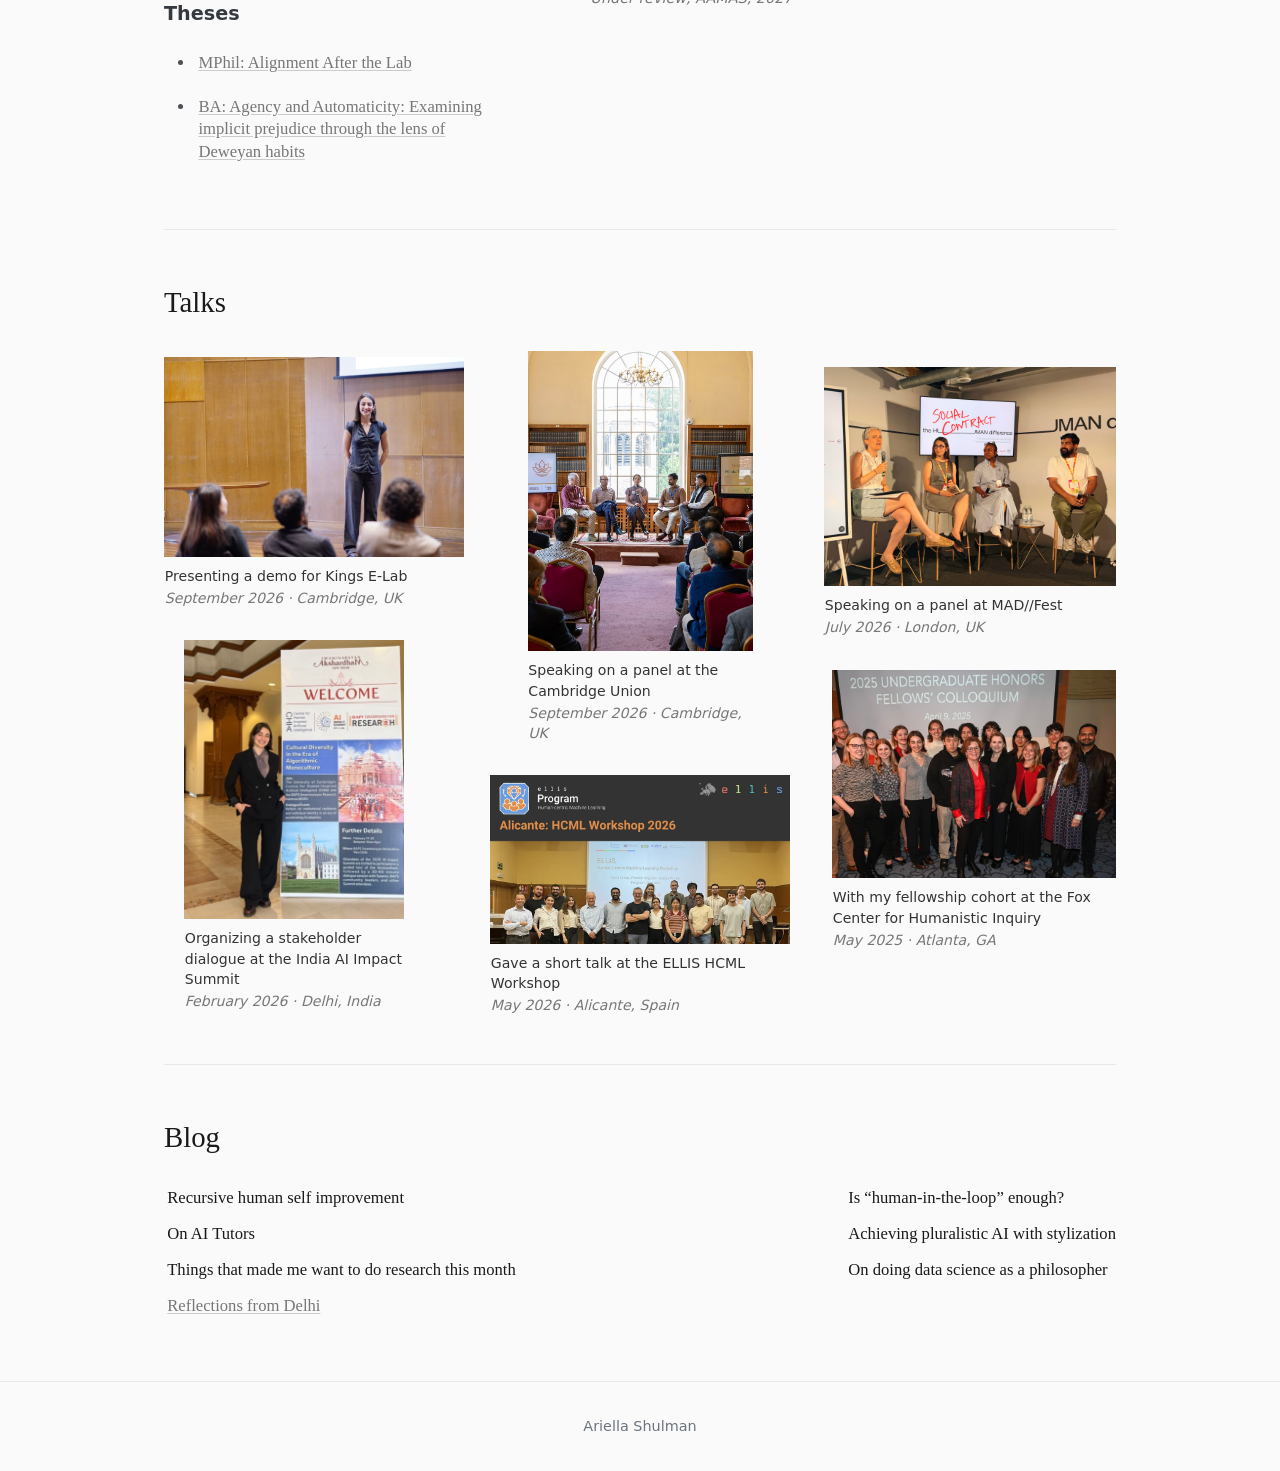
==== commit c2e086d2: "Add theses and correct research links" ====
--- a/index.html
+++ b/index.html
@@ -10,7 +10,7 @@
     <title>Ariella Shulman | AI and Society</title>
     <link rel="icon" type="image/png" sizes="512x512" href="favicon.png?v=20260920">
     <link rel="apple-touch-icon" href="favicon.png?v=20260920">
-    <link rel="stylesheet" href="style.css?v=20261102-3">
+    <link rel="stylesheet" href="style.css?v=20261102-4">
 </head>
 <body>
     <header class="site-header">
@@ -63,10 +63,9 @@
                     <h3>Reports</h3>
                     <ul class="research-list">
                         <li class="research-entry">
-                            <span class="research-title"><a href="https://www.eedi.com/news/eedi-publishes-full-findings-from-its-most-recent-ai-tutor-trial">Measuring the impact of AI tutoring, from near transfer to standardised tests: An expanded RCT in UK mathematics classrooms</a></span>
+                            <span class="research-title"><a href="https://services.google.com/fh/files/misc/learnlm_oct26.pdf">Measuring the impact of AI tutoring, from near transfer to standardised tests: An expanded RCT in UK mathematics classrooms</a></span>
                             <span class="research-authors">LearnLM Team, Google, Eedi; <strong>Shulman</strong> (Core Contributor)</span>
                             <span class="research-meta"><em>arXiv, 2026</em></span>
-                            <span class="research-resource"><a href="https://services.google.com/fh/files/misc/learnlm_oct26.pdf">PDF</a></span>
                         </li>
 
                         <li class="research-entry">
@@ -75,13 +74,24 @@
                             <span class="research-meta"><em>arXiv, 2026</em></span>
                         </li>
                     </ul>
+
+                    <h3 class="research-theses-heading">Theses</h3>
+                    <ul class="research-list">
+                        <li class="research-entry">
+                            <span class="research-title"><a href="https://www.dropbox.com/scl/fi/9agz4l75bu6m8rpfh2hgs/Alignment-After-the-Lab.pdf?rlkey=j34stmpjko9ldjzetrbf0lliz&amp;st=n25gw1tf&amp;dl=0">MPhil: Alignment After the Lab</a></span>
+                        </li>
+
+                        <li class="research-entry">
+                            <span class="research-title"><a href="https://etd.library.emory.edu/concern/etds/vq27zq03g?locale=">BA: Agency and Automaticity: Examining implicit prejudice through the lens of Deweyan habits</a></span>
+                        </li>
+                    </ul>
                 </div>
 
                 <div class="research-column research-preprints">
                     <h3>Preprints</h3>
                     <ul class="research-list">
                         <li class="research-entry">
-                            <span class="research-title">Alignment After the Lab: Implications of Stylization for AI Safety Research</span>
+                            <span class="research-title"><a href="https://www.dropbox.com/scl/fi/9agz4l75bu6m8rpfh2hgs/Alignment-After-the-Lab.pdf?rlkey=j34stmpjko9ldjzetrbf0lliz&amp;st=n25gw1tf&amp;dl=0">Alignment After the Lab: Implications of Stylization for AI Safety Research</a></span>
                             <span class="research-authors"><strong>Shulman</strong>, Corsi, Bhatt</span>
                             <span class="research-meta"><em>Under review, IASEAI, 2027</em></span>
                         </li>
--- a/style.css
+++ b/style.css
@@ -165,6 +165,10 @@
     color: #343a40;
     font-size: 1.2rem;
     font-weight: 600;
+}
+
+.research-column .research-theses-heading {
+    margin-top: 1.8rem;
 }
 
 .research-placeholder {
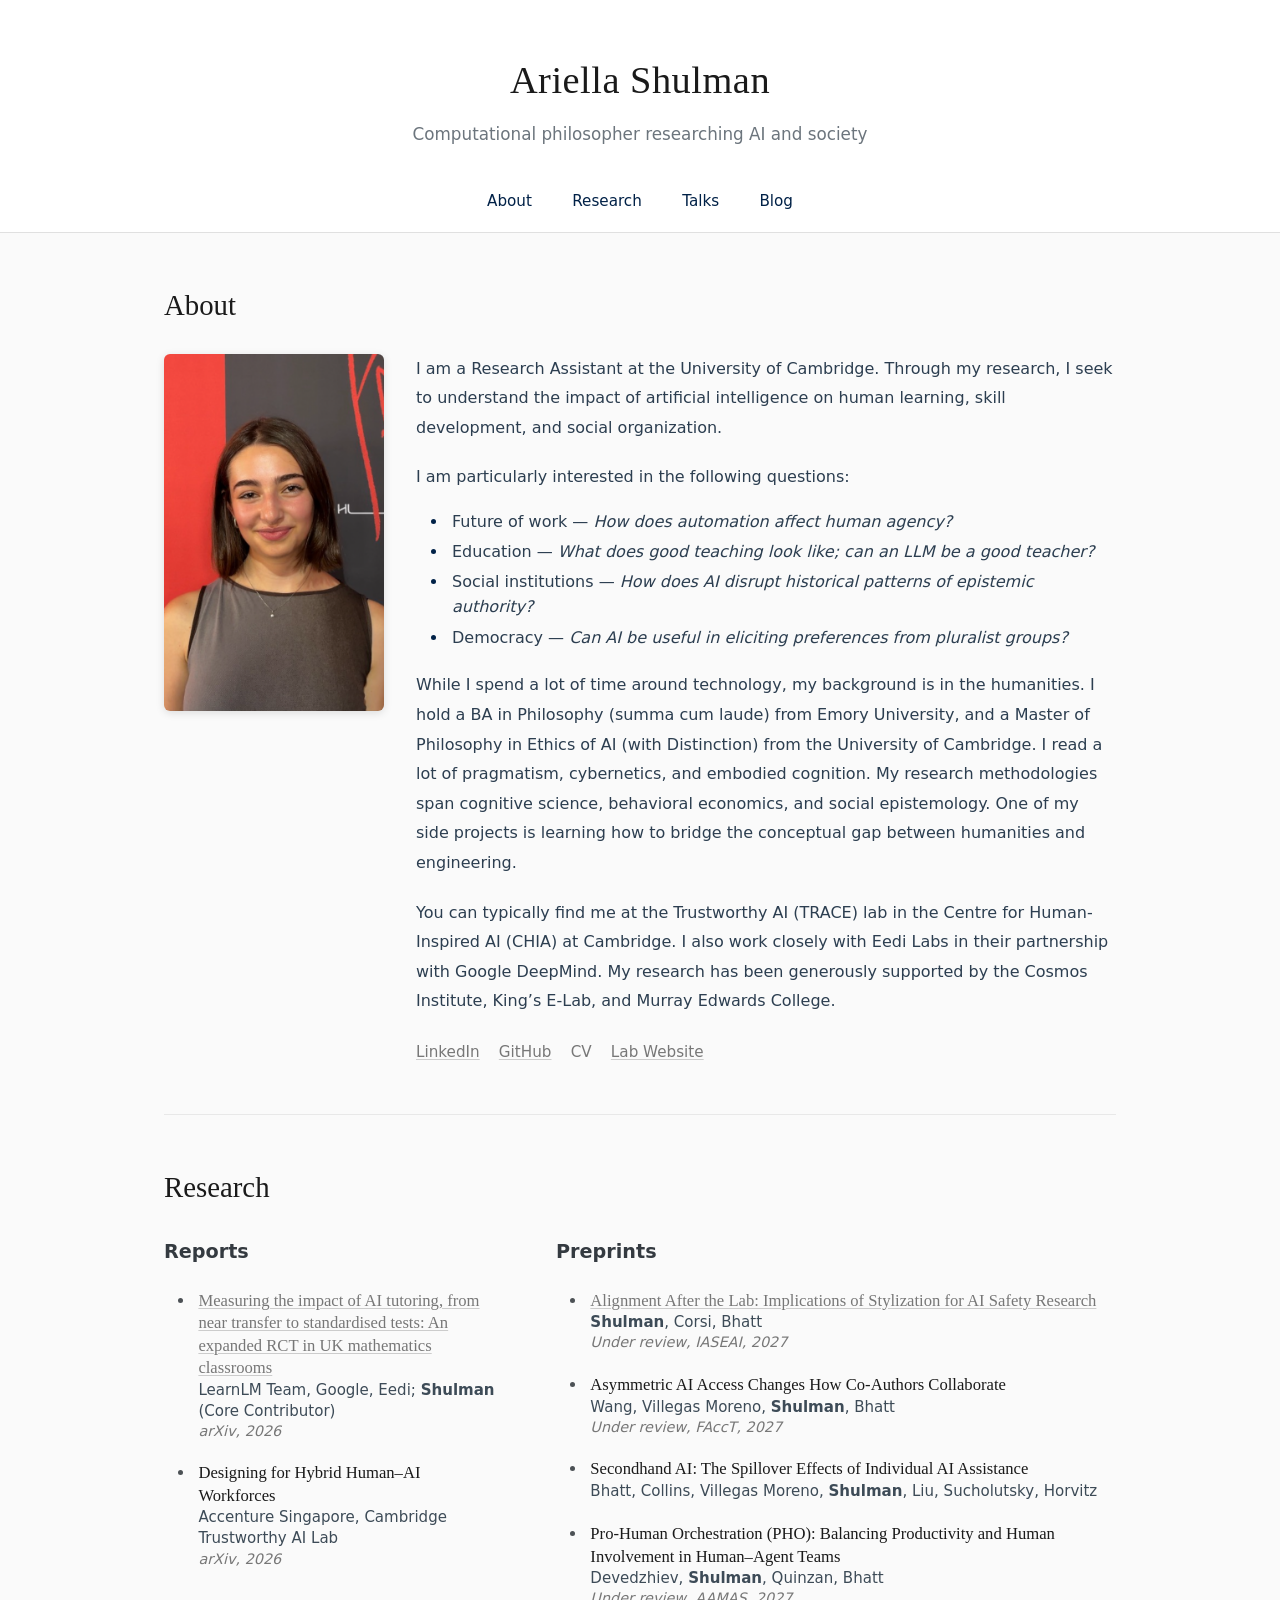
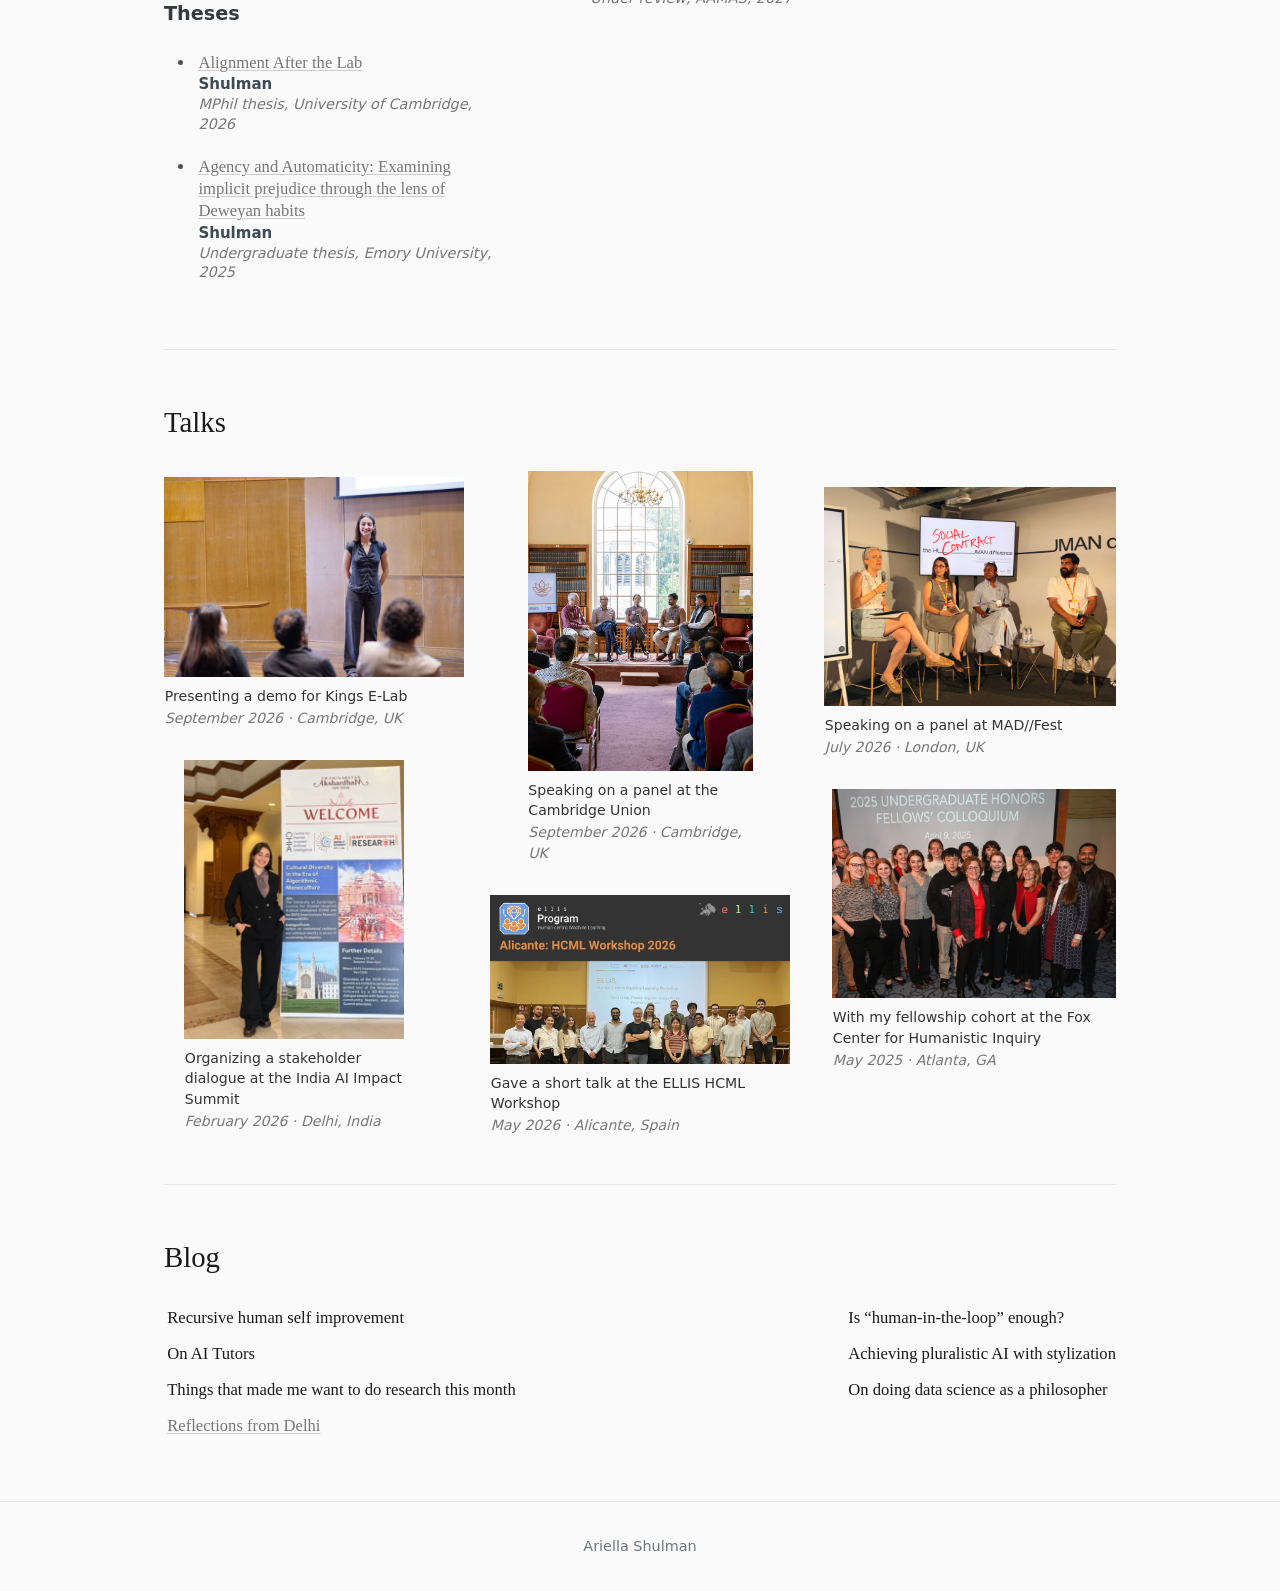
==== commit be1c0c18: "Format thesis citations consistently" ====
--- a/index.html
+++ b/index.html
@@ -78,11 +78,15 @@
                     <h3 class="research-theses-heading">Theses</h3>
                     <ul class="research-list">
                         <li class="research-entry">
-                            <span class="research-title"><a href="https://www.dropbox.com/scl/fi/9agz4l75bu6m8rpfh2hgs/Alignment-After-the-Lab.pdf?rlkey=j34stmpjko9ldjzetrbf0lliz&amp;st=n25gw1tf&amp;dl=0">MPhil: Alignment After the Lab</a></span>
-                        </li>
-
-                        <li class="research-entry">
-                            <span class="research-title"><a href="https://etd.library.emory.edu/concern/etds/vq27zq03g?locale=">BA: Agency and Automaticity: Examining implicit prejudice through the lens of Deweyan habits</a></span>
+                            <span class="research-title"><a href="https://www.dropbox.com/scl/fi/9agz4l75bu6m8rpfh2hgs/Alignment-After-the-Lab.pdf?rlkey=j34stmpjko9ldjzetrbf0lliz&amp;st=n25gw1tf&amp;dl=0">Alignment After the Lab</a></span>
+                            <span class="research-authors"><strong>Shulman</strong></span>
+                            <span class="research-meta"><em>MPhil thesis, University of Cambridge, 2026</em></span>
+                        </li>
+
+                        <li class="research-entry">
+                            <span class="research-title"><a href="https://etd.library.emory.edu/concern/etds/vq27zq03g?locale=">Agency and Automaticity: Examining implicit prejudice through the lens of Deweyan habits</a></span>
+                            <span class="research-authors"><strong>Shulman</strong></span>
+                            <span class="research-meta"><em>Undergraduate thesis, Emory University, 2025</em></span>
                         </li>
                     </ul>
                 </div>
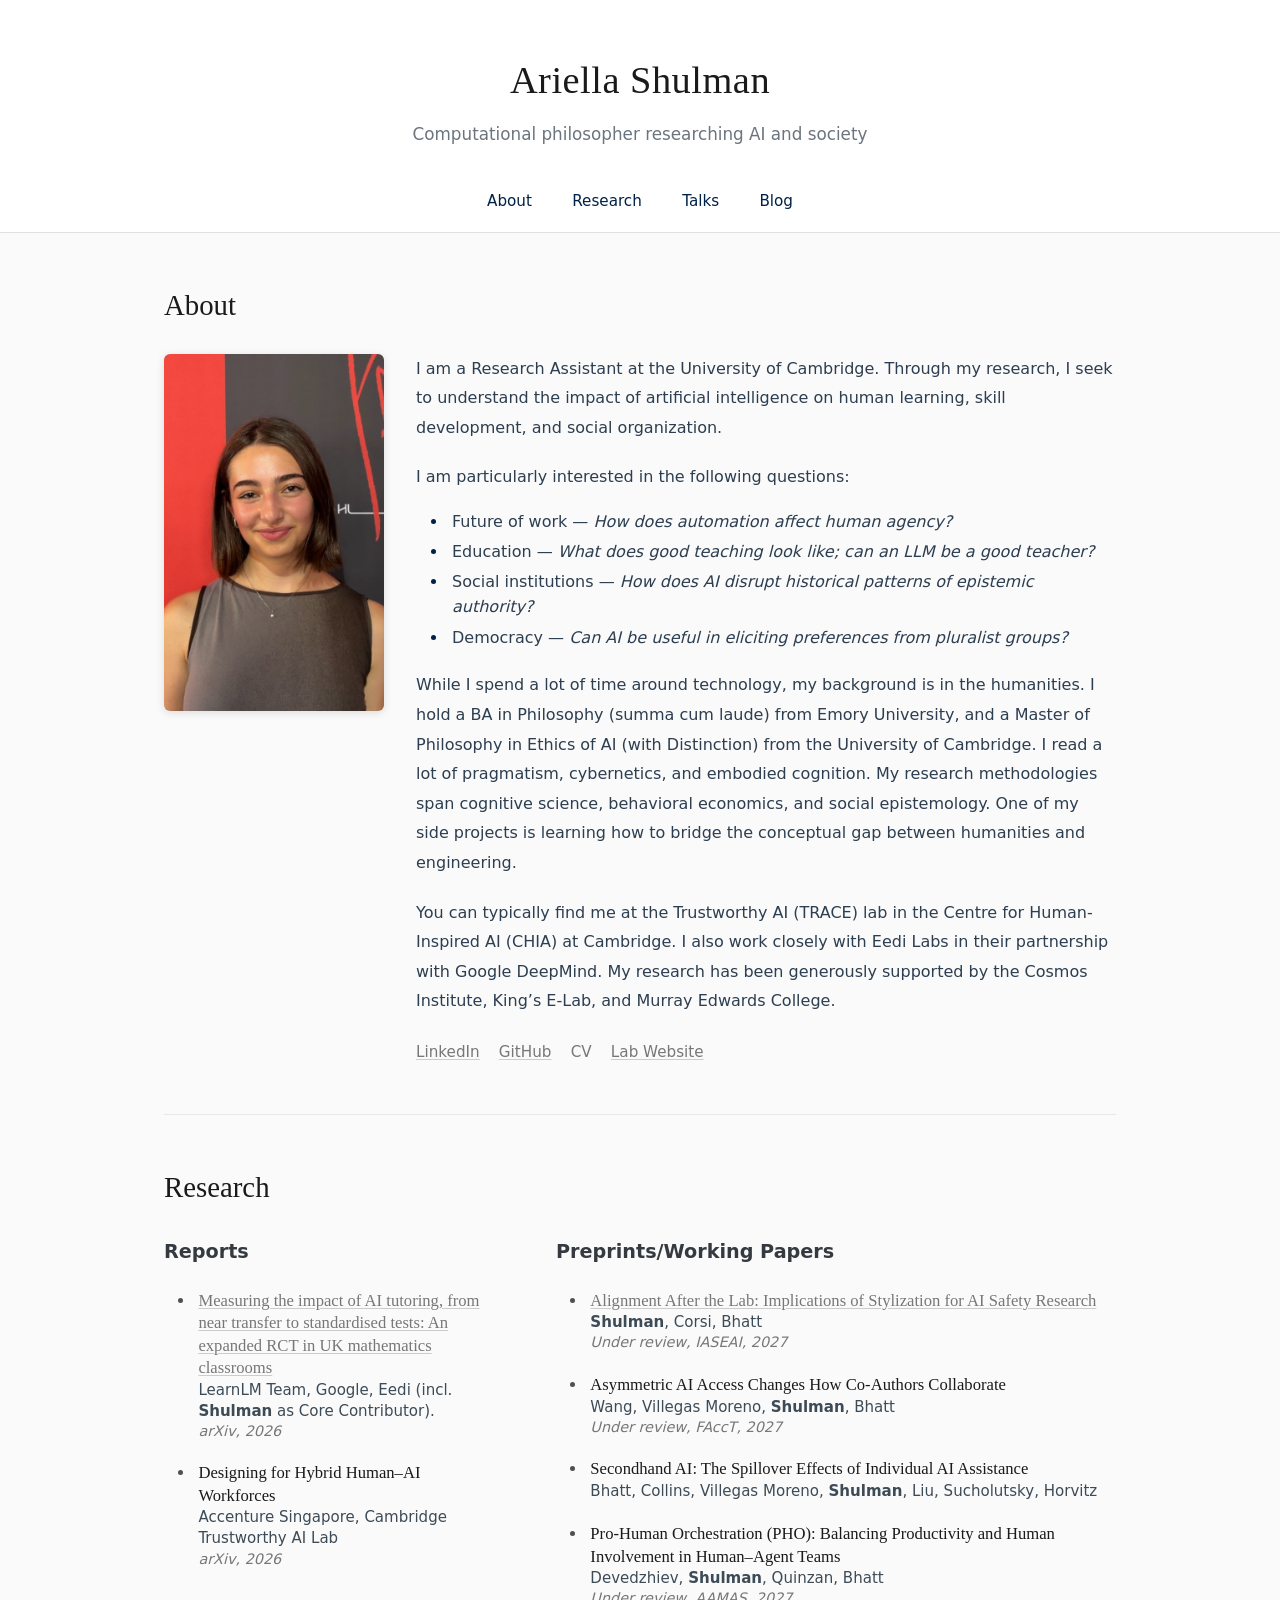
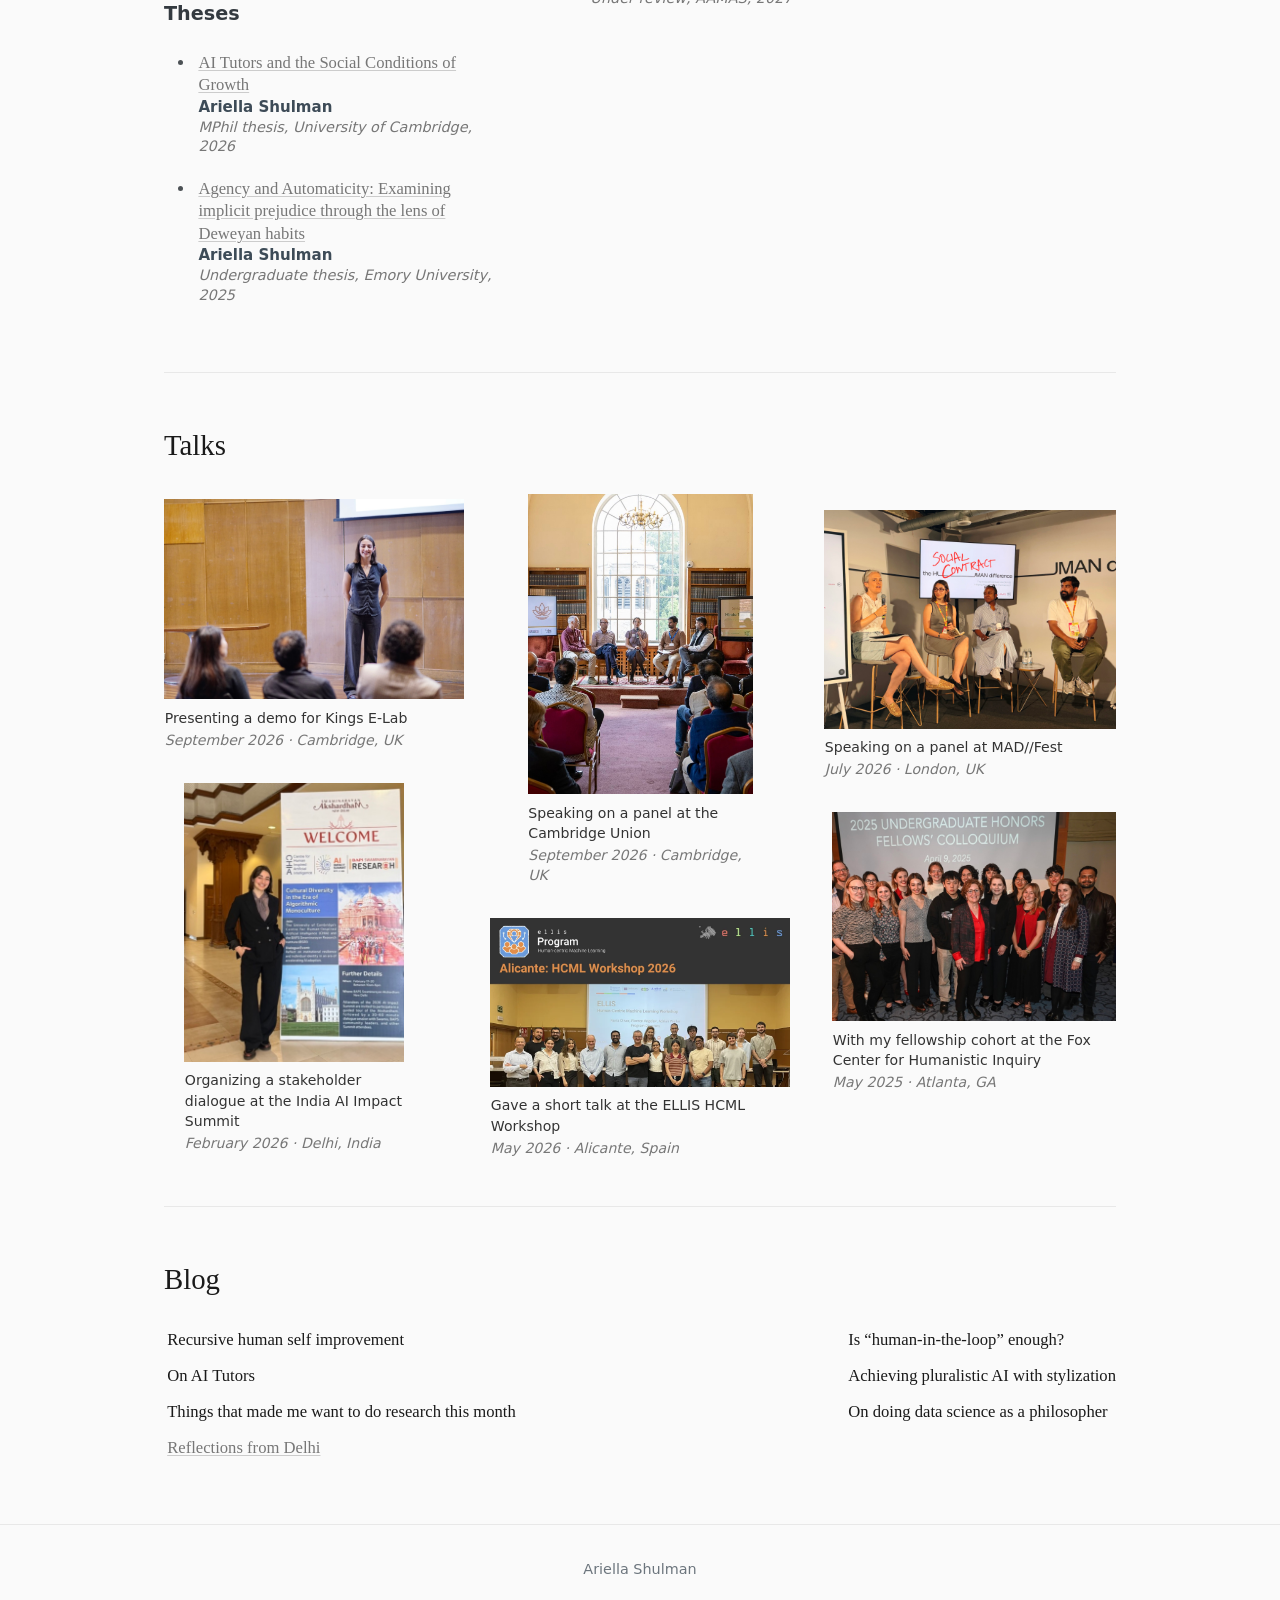
==== commit fc2be335: "Update research and thesis details" ====
--- a/index.html
+++ b/index.html
@@ -64,7 +64,7 @@
                     <ul class="research-list">
                         <li class="research-entry">
                             <span class="research-title"><a href="https://services.google.com/fh/files/misc/learnlm_oct26.pdf">Measuring the impact of AI tutoring, from near transfer to standardised tests: An expanded RCT in UK mathematics classrooms</a></span>
-                            <span class="research-authors">LearnLM Team, Google, Eedi; <strong>Shulman</strong> (Core Contributor)</span>
+                            <span class="research-authors">LearnLM Team, Google, Eedi (incl. <strong>Shulman</strong> as Core Contributor).</span>
                             <span class="research-meta"><em>arXiv, 2026</em></span>
                         </li>
 
@@ -78,21 +78,21 @@
                     <h3 class="research-theses-heading">Theses</h3>
                     <ul class="research-list">
                         <li class="research-entry">
-                            <span class="research-title"><a href="https://www.dropbox.com/scl/fi/9agz4l75bu6m8rpfh2hgs/Alignment-After-the-Lab.pdf?rlkey=j34stmpjko9ldjzetrbf0lliz&amp;st=n25gw1tf&amp;dl=0">Alignment After the Lab</a></span>
-                            <span class="research-authors"><strong>Shulman</strong></span>
+                            <span class="research-title"><a href="https://www.dropbox.com/scl/fi/q6pg3ov42g8eh06w45im9/4662_DISS_AI_Tutors_Social_Conditions_Growth.pdf?rlkey=hy5tvp6qo2jasm4vh2p11theo&amp;st=id10a0e6&amp;dl=0">AI Tutors and the Social Conditions of Growth</a></span>
+                            <span class="research-authors"><strong>Ariella Shulman</strong></span>
                             <span class="research-meta"><em>MPhil thesis, University of Cambridge, 2026</em></span>
                         </li>
 
                         <li class="research-entry">
                             <span class="research-title"><a href="https://etd.library.emory.edu/concern/etds/vq27zq03g?locale=">Agency and Automaticity: Examining implicit prejudice through the lens of Deweyan habits</a></span>
-                            <span class="research-authors"><strong>Shulman</strong></span>
+                            <span class="research-authors"><strong>Ariella Shulman</strong></span>
                             <span class="research-meta"><em>Undergraduate thesis, Emory University, 2025</em></span>
                         </li>
                     </ul>
                 </div>
 
                 <div class="research-column research-preprints">
-                    <h3>Preprints</h3>
+                    <h3>Preprints/Working Papers</h3>
                     <ul class="research-list">
                         <li class="research-entry">
                             <span class="research-title"><a href="https://www.dropbox.com/scl/fi/9agz4l75bu6m8rpfh2hgs/Alignment-After-the-Lab.pdf?rlkey=j34stmpjko9ldjzetrbf0lliz&amp;st=n25gw1tf&amp;dl=0">Alignment After the Lab: Implications of Stylization for AI Safety Research</a></span>
